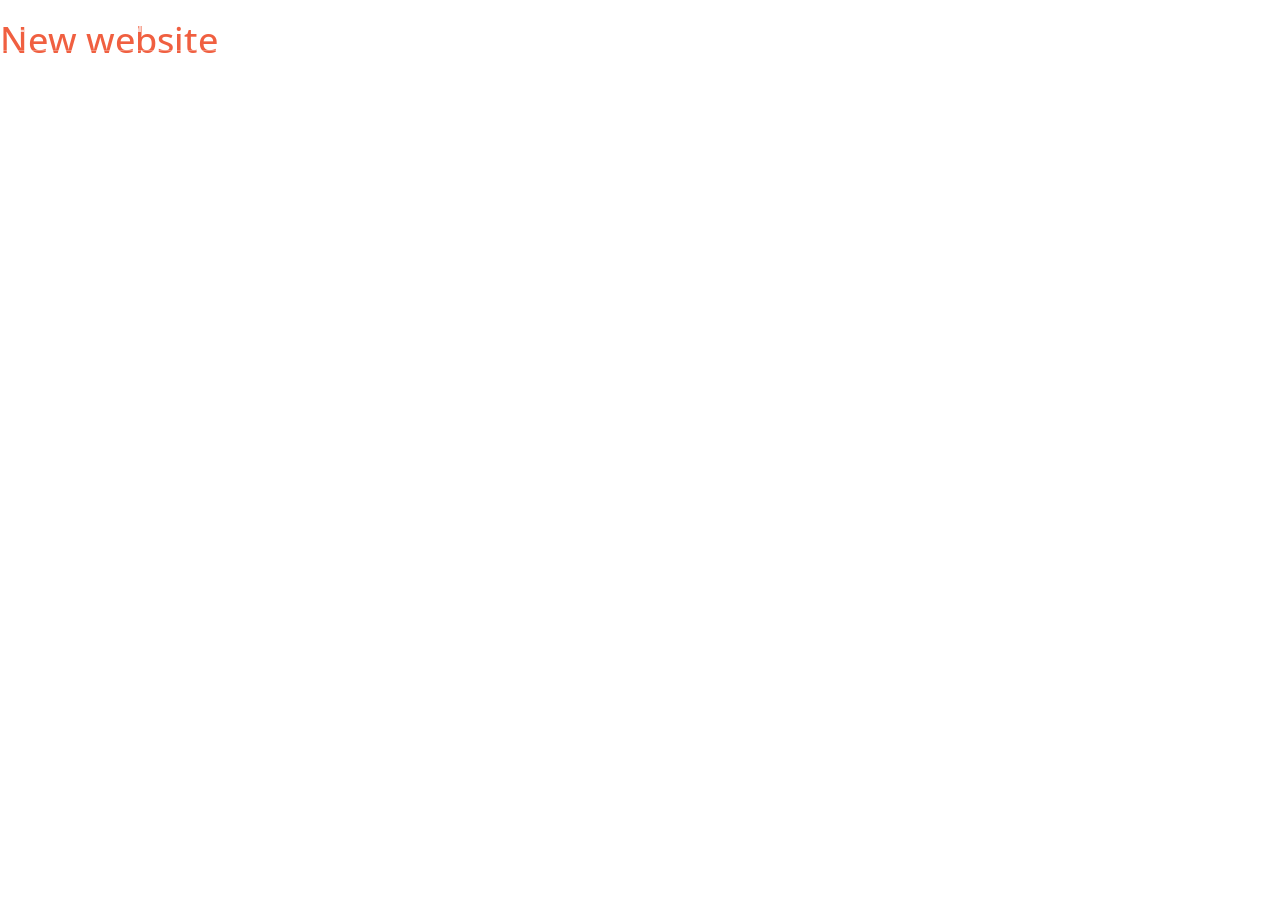
==== index.html @ 054f6d4b "New website" ====
<!DOCTYPE html>
<html lang="en">

<head>

    <meta charset="utf-8">
    <meta http-equiv="X-UA-Compatible" content="IE=edge">
    <meta name="viewport" content="width=device-width, initial-scale=1">
    <meta name="description" content="">
    <meta name="author" content="">

    <title>Eva Sarafianou</title>

    <!-- Bootstrap Core CSS -->
    <link href="vendor/bootstrap/css/bootstrap.min.css" rel="stylesheet">

    <!-- Custom Fonts -->
    <link href="vendor/font-awesome/css/font-awesome.min.css" rel="stylesheet" type="text/css">
    <link href='https://fonts.googleapis.com/css?family=Open+Sans:300italic,400italic,600italic,700italic,800italic,400,300,600,700,800' rel='stylesheet' type='text/css'>
    <link href='https://fonts.googleapis.com/css?family=Merriweather:400,300,300italic,400italic,700,700italic,900,900italic' rel='stylesheet' type='text/css'>

    <!-- Plugin CSS -->
    <link href="vendor/magnific-popup/magnific-popup.css" rel="stylesheet">

    <!--Custom CSS -->
    <link href="css/style.css" rel="stylesheet">
    <!-- Theme CSS -->
    <link href="css/creative.min.css" rel="stylesheet">

    <!-- HTML5 Shim and Respond.js IE8 support of HTML5 elements and media queries -->
    <!-- WARNING: Respond.js doesn't work if you view the page via file:// -->
    <!--[if lt IE 9]>
        <script src="https://oss.maxcdn.com/libs/html5shiv/3.7.0/html5shiv.js"></script>
        <script src="https://oss.maxcdn.com/libs/respond.js/1.4.2/respond.min.js"></script>
    <![endif]-->

</head>

<body id="page-top">

    <nav id="mainNav" class="navbar navbar-default navbar-fixed-top">
        <div class="container-fluid">
            <!-- Brand and toggle get grouped for better mobile display -->
            <div class="navbar-header">
                <button type="button" class="navbar-toggle collapsed" data-toggle="collapse" data-target="#bs-example-navbar-collapse-1">
                    <span class="sr-only">Toggle navigation</span> Menu <i class="fa fa-bars"></i>
                </button>
                <a class="navbar-brand page-scroll" href="#page-top">Eva Sarafianou</a>
            </div>
    </nav>
    <h1> <a href="https://evasar.io">New website<a> </h1>

</body>

</html>
---- css/style.css ----
.contacticon .contacttext {
    padding: 10px;
    display: none;
}
.contacticon:hover .contacttext {
    display: block;
}
.avatar {
    background-repeat: no-repeat;
    background-position: 50%;
    border-radius: 50%;
    width: 150px;
    height: 150px;
}
.whitecolor {
    color: #fff;
}
.pad {
    padding-top: 60px;
}
.nobullet{
  list-style-type: none;
}
---- css/creative.min.css ----
/*!
 * Start Bootstrap - Creative v3.3.7+1 (http://startbootstrap.com/template-overviews/creative)
 * Copyright 2013-2016 Start Bootstrap
 * Licensed under MIT (https://github.com/BlackrockDigital/startbootstrap/blob/gh-pages/LICENSE)
 */.navbar-default,a{-webkit-transition:all .35s;-moz-transition:all .35s}header,header .header-content{position:relative;width:100%;text-align:center}body,html{height:100%;width:100%}body{font-family:Merriweather,'Helvetica Neue',Arial,sans-serif;webkit-tap-highlight-color:#222}.btn,.navbar-default,.navbar-default .navbar-header .navbar-brand,h1,h2,h3,h4,h5,h6{font-family:'Open Sans','Helvetica Neue',Arial,sans-serif}hr{border-color:#F05F40;border-width:3px;max-width:50px}hr.light{border-color:#fff}a{transition:all .35s;color:#F05F40}a:focus,a:hover{color:#eb3812}p{font-size:16px;line-height:1.5;margin-bottom:20px}.bg-primary{background-color:#F05F40}.bg-dark{background-color:#222;color:#fff}.text-faded{color:rgba(255,255,255,.7)}section{padding:100px 0}aside{padding:50px 0}.no-padding{padding:0}.navbar-default{background-color:#fff;border-color:rgba(34,34,34,.05);transition:all .35s}.btn-default,.portfolio-box .portfolio-box-caption{-webkit-transition:all .35s;-moz-transition:all .35s}.navbar-default .navbar-header .navbar-brand{color:#F05F40;font-weight:700;text-transform:uppercase}.navbar-default .navbar-header .navbar-brand:focus,.navbar-default .navbar-header .navbar-brand:hover{color:#eb3812}.navbar-default .navbar-header .navbar-toggle{font-weight:700;font-size:12px;color:#222;text-transform:uppercase}.navbar-default .nav>li>a,.navbar-default .nav>li>a:focus{text-transform:uppercase;font-weight:700;font-size:13px;color:#222}.navbar-default .nav>li>a:focus:hover,.navbar-default .nav>li>a:hover{color:#F05F40}.navbar-default .nav>li.active>a,.navbar-default .nav>li.active>a:focus{color:#F05F40!important;background-color:transparent}.navbar-default .nav>li.active>a:focus:hover,.navbar-default .nav>li.active>a:hover{background-color:transparent}@media (min-width:768px){.navbar-default{background-color:transparent;border-color:rgba(255,255,255,.3)}.navbar-default .navbar-header .navbar-brand{color:rgba(255,255,255,.7)}.navbar-default .navbar-header .navbar-brand:focus,.navbar-default .navbar-header .navbar-brand:hover{color:#fff}.navbar-default .nav>li>a,.navbar-default .nav>li>a:focus{color:rgba(255,255,255,.7)}.navbar-default .nav>li>a:focus:hover,.navbar-default .nav>li>a:hover{color:#fff}.navbar-default.affix{background-color:#fff;border-color:rgba(34,34,34,.05)}.navbar-default.affix .navbar-header .navbar-brand{color:#F05F40;font-size:14px}.navbar-default.affix .navbar-header .navbar-brand:focus,.navbar-default.affix .navbar-header .navbar-brand:hover{color:#eb3812}.navbar-default.affix .nav>li>a,.navbar-default.affix .nav>li>a:focus{color:#222}.navbar-default.affix .nav>li>a:focus:hover,.navbar-default.affix .nav>li>a:hover{color:#F05F40}}header{min-height:auto;-webkit-background-size:cover;-moz-background-size:cover;background-size:cover;-o-background-size:cover;background-position:center;background-image:url(../img/header.jpg);color:#fff}header .header-content{padding:100px 15px}header .header-content .header-content-inner h1{font-weight:700;text-transform:uppercase;margin-top:0;margin-bottom:0;font-size:30px}header .header-content .header-content-inner hr{margin:30px auto}header .header-content .header-content-inner p{font-weight:300;color:rgba(255,255,255,.7);font-size:16px;margin-bottom:50px}@media (min-width:768px){header{min-height:100%}header .header-content{position:absolute;top:50%;-webkit-transform:translateY(-50%);-ms-transform:translateY(-50%);transform:translateY(-50%);padding:0 50px}header .header-content .header-content-inner{max-width:1000px;margin-left:auto;margin-right:auto}header .header-content .header-content-inner h1{font-size:50px}header .header-content .header-content-inner p{font-size:18px;max-width:80%;margin-left:auto;margin-right:auto}}.section-heading{margin-top:0}.service-box{max-width:400px;margin:50px auto 0}@media (min-width:992px){.service-box{margin:20px auto 0}}.service-box p{margin-bottom:0}.portfolio-box{position:relative;display:block;max-width:650px;margin:0 auto}.portfolio-box .portfolio-box-caption{color:#fff;opacity:0;display:block;background:rgba(240,95,64,.9);position:absolute;bottom:0;text-align:center;width:100%;height:100%;transition:all .35s}.btn-default.active,.btn-default:active,.btn-primary.active,.btn-primary:active,.open>.dropdown-toggle.btn-default,.open>.dropdown-toggle.btn-primary{background-image:none}.portfolio-box .portfolio-box-caption .portfolio-box-caption-content{width:100%;text-align:center;position:absolute;top:50%;transform:translateY(-50%)}.portfolio-box .portfolio-box-caption .portfolio-box-caption-content .project-category,.portfolio-box .portfolio-box-caption .portfolio-box-caption-content .project-name{font-family:'Open Sans','Helvetica Neue',Arial,sans-serif;padding:0 15px}.portfolio-box .portfolio-box-caption .portfolio-box-caption-content .project-category{text-transform:uppercase;font-weight:600;font-size:14px}.portfolio-box .portfolio-box-caption .portfolio-box-caption-content .project-name{font-size:18px}.portfolio-box:hover .portfolio-box-caption{opacity:1}.portfolio-box:focus{outline:0}@media (min-width:768px){.portfolio-box .portfolio-box-caption .portfolio-box-caption-content .project-category{font-size:16px}.portfolio-box .portfolio-box-caption .portfolio-box-caption-content .project-name{font-size:22px}}.call-to-action h2{margin:0 auto 20px}.text-primary{color:#F05F40}.no-gutter>[class*=col-]{padding-right:0;padding-left:0}.btn-default{color:#222;background-color:#fff;border-color:#fff;transition:all .35s}.btn-default.active,.btn-default.focus,.btn-default:active,.btn-default:focus,.btn-default:hover,.open>.dropdown-toggle.btn-default{color:#222;background-color:#f2f2f2;border-color:#ededed}.btn-default.disabled,.btn-default.disabled.active,.btn-default.disabled.focus,.btn-default.disabled:active,.btn-default.disabled:focus,.btn-default.disabled:hover,.btn-default[disabled],.btn-default[disabled].active,.btn-default[disabled].focus,.btn-default[disabled]:active,.btn-default[disabled]:focus,.btn-default[disabled]:hover,fieldset[disabled] .btn-default,fieldset[disabled] .btn-default.active,fieldset[disabled] .btn-default.focus,fieldset[disabled] .btn-default:active,fieldset[disabled] .btn-default:focus,fieldset[disabled] .btn-default:hover{background-color:#fff;border-color:#fff}.btn-default .badge{color:#fff;background-color:#222}.btn-primary{color:#fff;background-color:#F05F40;border-color:#F05F40;-webkit-transition:all .35s;-moz-transition:all .35s;transition:all .35s}.btn-primary.active,.btn-primary.focus,.btn-primary:active,.btn-primary:focus,.btn-primary:hover,.open>.dropdown-toggle.btn-primary{color:#fff;background-color:#ee4b28;border-color:#ed431f}.btn-primary.disabled,.btn-primary.disabled.active,.btn-primary.disabled.focus,.btn-primary.disabled:active,.btn-primary.disabled:focus,.btn-primary.disabled:hover,.btn-primary[disabled],.btn-primary[disabled].active,.btn-primary[disabled].focus,.btn-primary[disabled]:active,.btn-primary[disabled]:focus,.btn-primary[disabled]:hover,fieldset[disabled] .btn-primary,fieldset[disabled] .btn-primary.active,fieldset[disabled] .btn-primary.focus,fieldset[disabled] .btn-primary:active,fieldset[disabled] .btn-primary:focus,fieldset[disabled] .btn-primary:hover{background-color:#F05F40;border-color:#F05F40}.btn-primary .badge{color:#F05F40;background-color:#fff}.btn{border:none;border-radius:300px;font-weight:700;text-transform:uppercase}.btn-xl{padding:15px 30px}::-moz-selection{color:#fff;text-shadow:none;background:#222}::selection{color:#fff;text-shadow:none;background:#222}img::selection{color:#fff;background:0 0}img::-moz-selection{color:#fff;background:0 0}
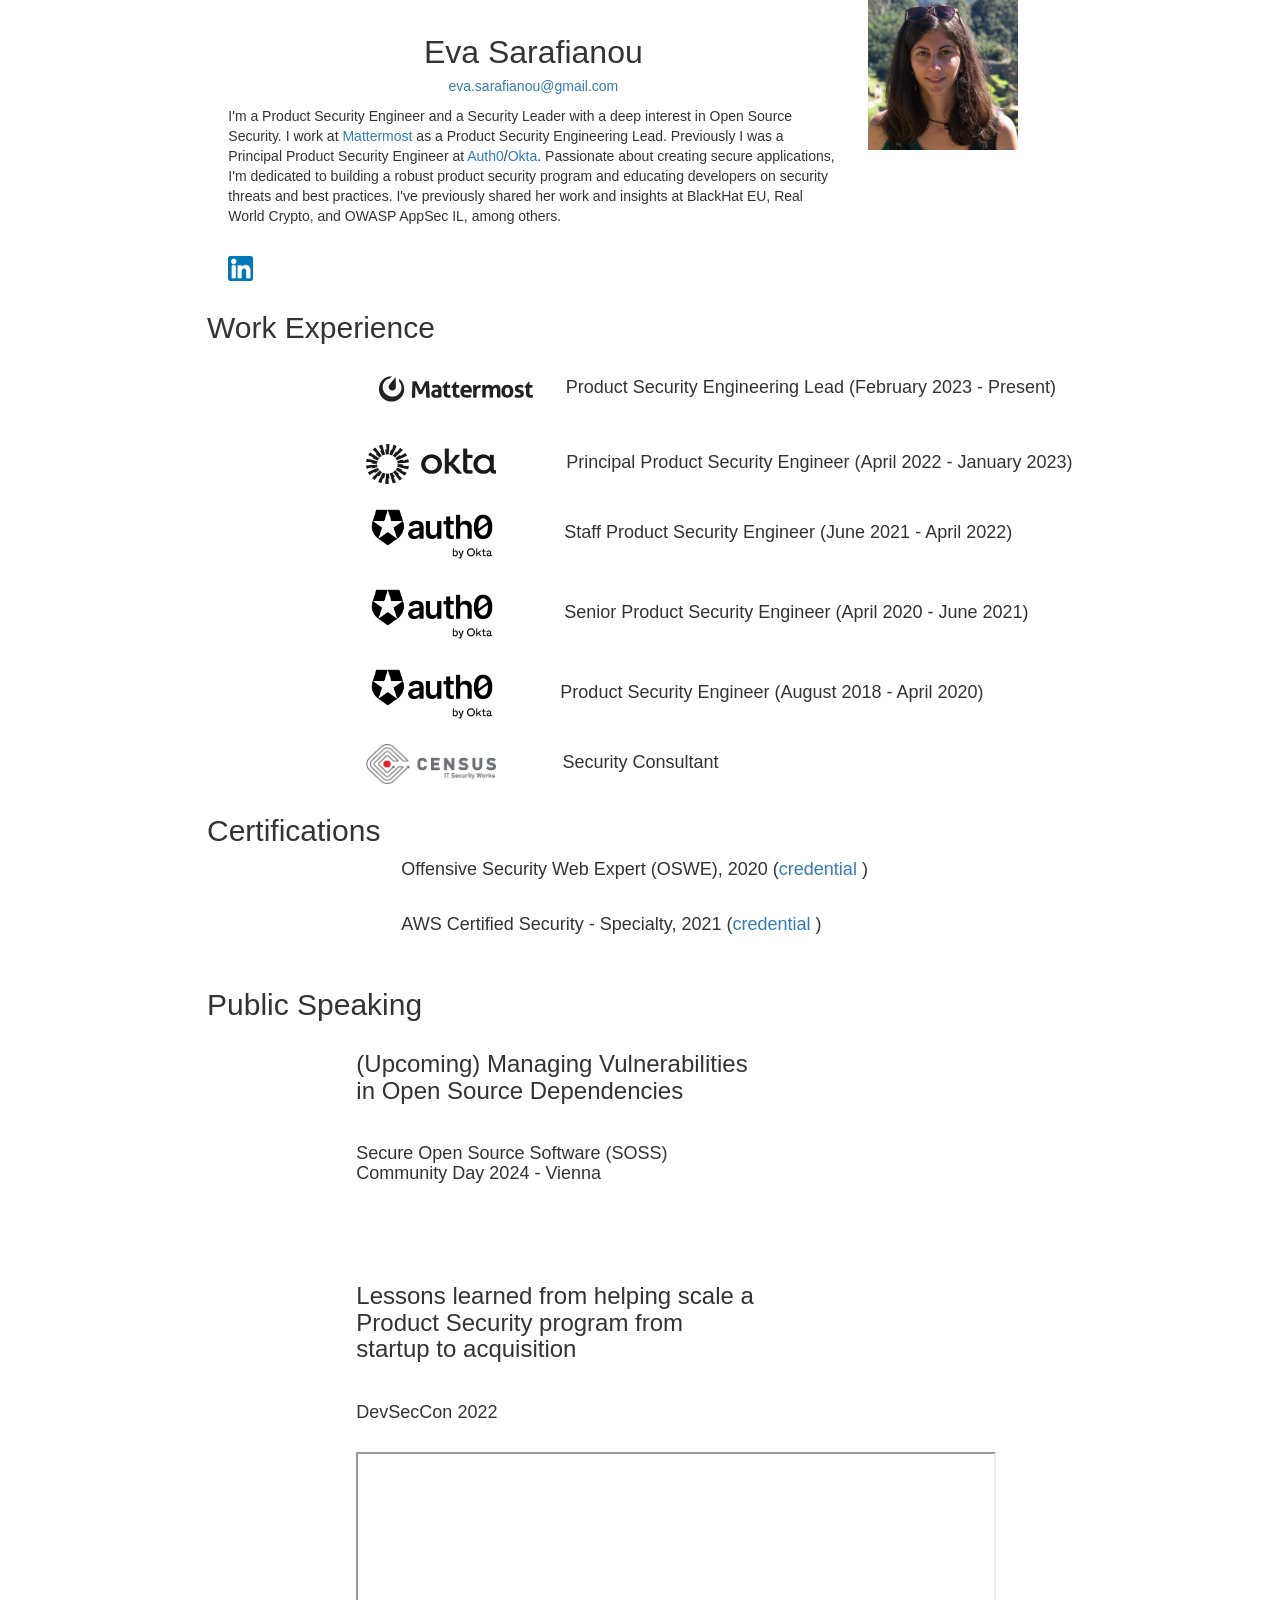
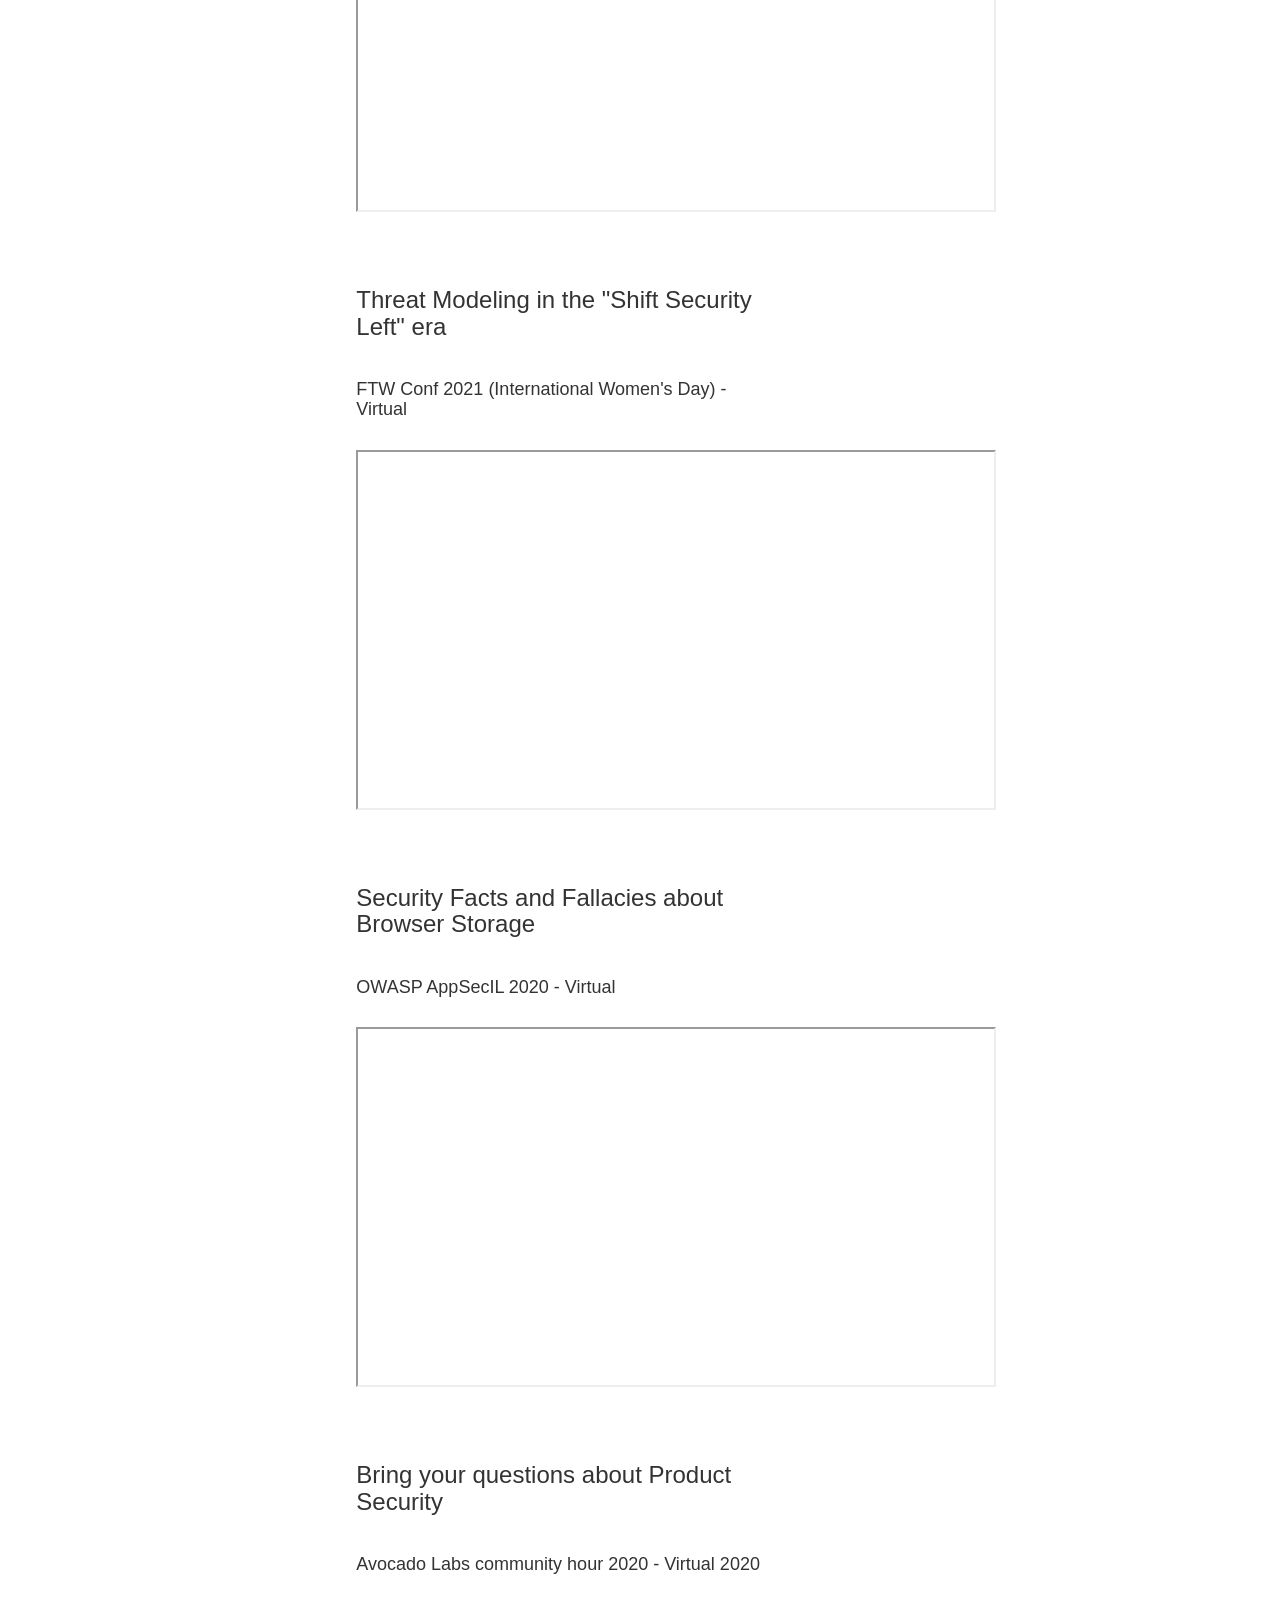
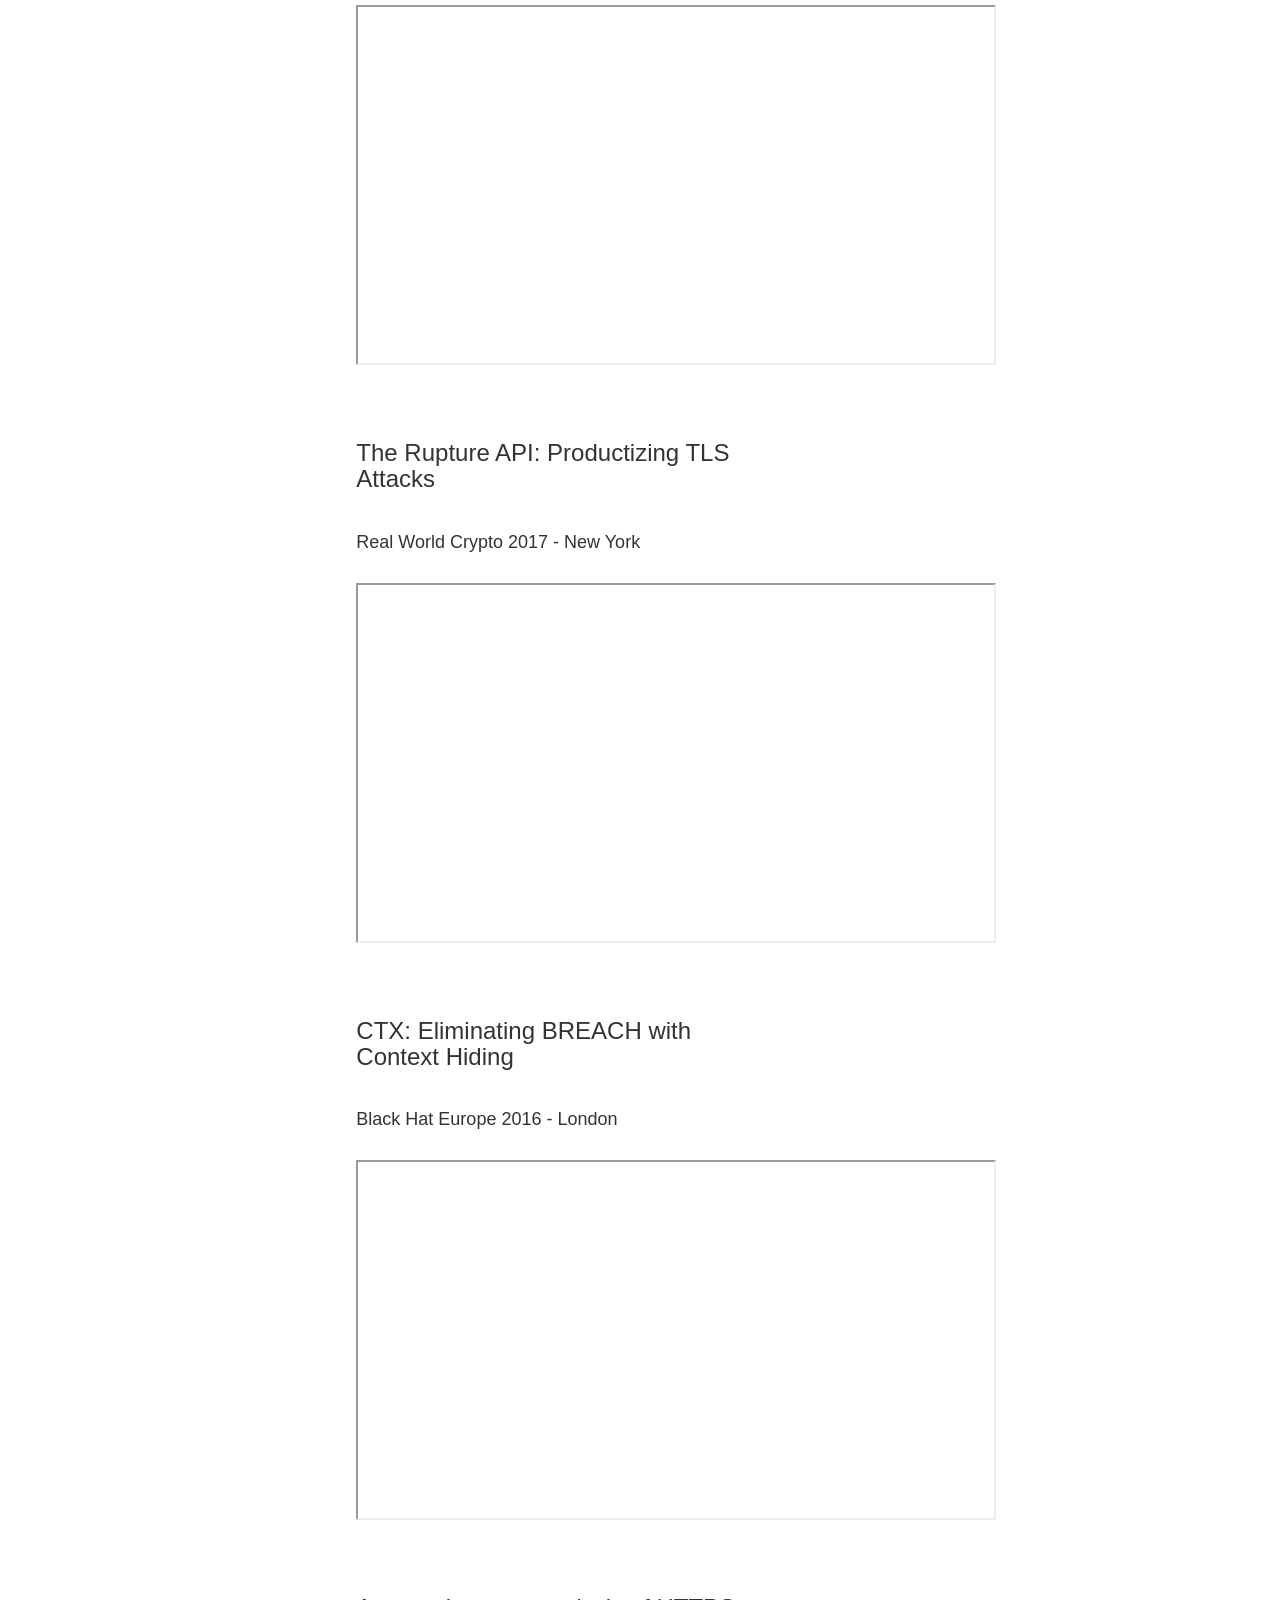
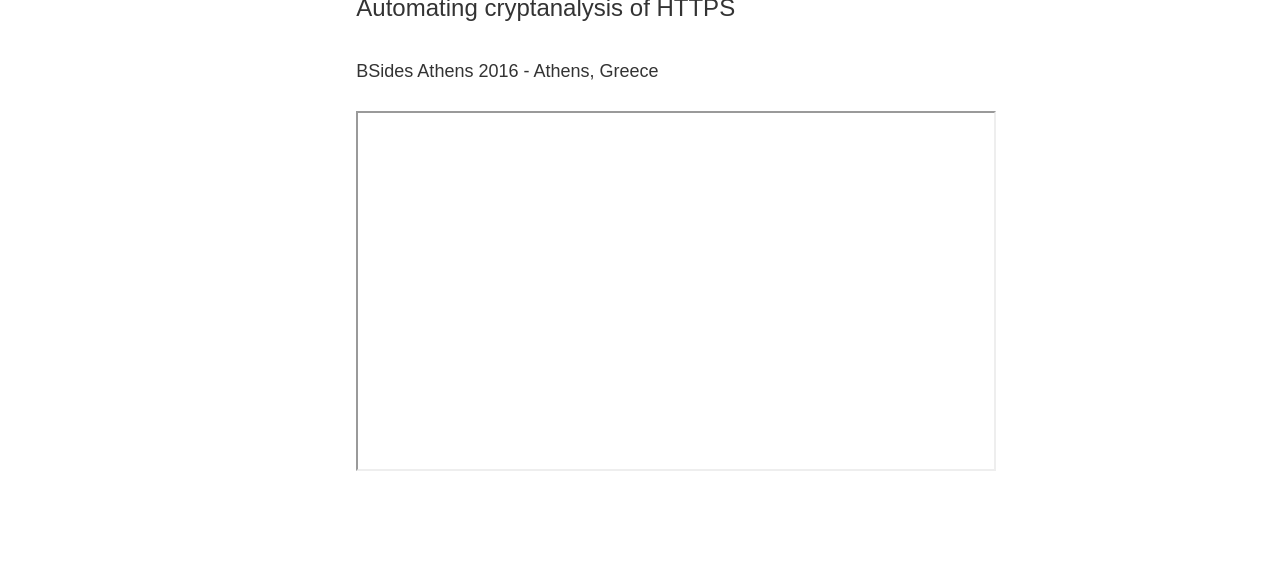
==== commit e7b89d52: "website" ====
--- a/index.html
+++ b/index.html
@@ -1,55 +1,176 @@
 <!DOCTYPE html>
-<html lang="en">
+<html>
 
-<head>
+  <head>
+	<meta name="viewport" content="width=device-width,initial-scale=1,maximum-scale=1,user-scalable=no">
+	<meta http-equiv="X-UA-Compatible" content="IE=edge,chrome=1">
+	<meta name="HandheldFriendly" content="true">
+    <meta charset="utf-8">
+    <title>Eva Sarafianou</title>
+    <link rel="canonical" href="https://esarafianou.github.io/">
+    <link rel="stylesheet" href="css/main.css">
+    <link rel="stylesheet" href="https://maxcdn.bootstrapcdn.com/bootstrap/3.3.7/css/bootstrap.min.css">
+  </head>
 
-    <meta charset="utf-8">
-    <meta http-equiv="X-UA-Compatible" content="IE=edge">
-    <meta name="viewport" content="width=device-width, initial-scale=1">
-    <meta name="description" content="">
-    <meta name="author" content="">
+  <body style="margin:auto">
 
-    <title>Eva Sarafianou</title>
+  <div class="container" style="width: 100%">
+    <div class="row">
+        <div class="col-md-6 col-sm-8 col-md-offset-2">
+            <p align="center">&nbsp;</p>
+            <p align="center">
+                <font size="6px">Eva Sarafianou</font>
+                <br>
+                <a href="mailto:eva.sarafianou@gmail.com">eva.sarafianou@gmail.com</a>
+            </p>
+            <p align="left">
+                I'm a Product Security Engineer and a Security Leader with a deep interest in Open Source Security. I work at <a href="https://mattermost.com">Mattermost</a> as a Product Security Engineering Lead. Previously I  was a Principal Product Security Engineer at <a href="https://auth0.com">Auth0</a>/<a href="https://okta.com">Okta</a>. Passionate about creating secure applications, I'm dedicated to building a robust product security program and educating developers on security threats and best practices. I've previously shared her work and insights at BlackHat EU, Real World Crypto, and OWASP AppSec IL, among others.  
+	    </p>
+            <br>
+            <p class="icons">
+                <a href="https://www.linkedin.com/in/eva-sarafianou/" target="_blank"><img src="assets/linkedin.png" height="25"></a>
+            </p>
+        </div>
+        <div class="col-md-3 col-sm-3 photo">
+            <img src="assets/avatar.jpg" height="150px" id="ns"/>
+        </div>
+    </div>
+  </div>
 
-    <!-- Bootstrap Core CSS -->
-    <link href="vendor/bootstrap/css/bootstrap.min.css" rel="stylesheet">
 
-    <!-- Custom Fonts -->
-    <link href="vendor/font-awesome/css/font-awesome.min.css" rel="stylesheet" type="text/css">
-    <link href='https://fonts.googleapis.com/css?family=Open+Sans:300italic,400italic,600italic,700italic,800italic,400,300,600,700,800' rel='stylesheet' type='text/css'>
-    <link href='https://fonts.googleapis.com/css?family=Merriweather:400,300,300italic,400italic,700,700italic,900,900italic' rel='stylesheet' type='text/css'>
+    <div class="container" style="width: 70%">
+        <h2>Work Experience</h2>
+        <div class="news row">
+            <div class="col-md-offset-2 col-sm-offset-2 col-sm-12 col-md-12 col-xs-12">
+                <ul style="padding-left:10px">
+                    <a><img src="assets/mattermost.svg" height="70" width="180"></a> &nbsp; &nbsp; <font size="4.5px">Product Security Engineering Lead (February 2023 - Present)</font><br><br>
+                    <a><img src="assets/okta.png" height="40" width="130"></a> &nbsp;&nbsp; &nbsp;&nbsp; &nbsp; &nbsp; &nbsp; &nbsp;&nbsp; &nbsp; <font size="4.5px">Principal Product Security Engineer (April 2022 - January 2023)</font><br><br>
+		            <a><img src="assets/auth0.png" height="60"></a>   &nbsp; &nbsp; &nbsp;&nbsp; &nbsp; &nbsp;&nbsp; &nbsp; &nbsp; <font size="4.5px"> Staff Product Security Engineer (June 2021 - April 2022)</font><br><br>
+		            <a><img src="assets/auth0.png" height="60"></a>  &nbsp; &nbsp; &nbsp;&nbsp; &nbsp;&nbsp; &nbsp; &nbsp; &nbsp;  <font size="4.5px"> Senior Product Security Engineer (April 2020 - June 2021)</font><br><br>
+                    <a><img src="assets/auth0.png" height="60"></a>  &nbsp; &nbsp; &nbsp; &nbsp; &nbsp;&nbsp; &nbsp; &nbsp;  <font size="4.5px"> Product Security Engineer (August 2018 - April 2020)</font><br><br>
+                    <a><img src="assets/census.png" height="40" width="130"></a> &nbsp; &nbsp; &nbsp; &nbsp; &nbsp; &nbsp; &nbsp; &nbsp;  <font size="4.5px"> Security Consultant</font>
+                </ul>
+            </div>
+        </div>
+    </div>
 
-    <!-- Plugin CSS -->
-    <link href="vendor/magnific-popup/magnific-popup.css" rel="stylesheet">
+    <div class="container" style="width: 70%">
+        <h2>Certifications</h2>
+        <div class="news row">
+            <div class="col-md-offset-2 col-sm-offset-2 col-sm-12 col-md-12 col-xs-12">
+                <ul style="padding-left:10px">
+                    <p> &nbsp; &nbsp; &nbsp;&nbsp; &nbsp; <font size="4.5px">Offensive Security Web Expert (OSWE), 2020 (<a href="https://www.youracclaim.com/badges/bdefbc27-77d4-4de6-aa9a-5dc36b8c4d06/linked_in_profile">credential</a> )</font><br><br>
+                    <p> &nbsp; &nbsp; &nbsp;&nbsp; &nbsp; <font size="4.5px">AWS Certified Security - Specialty, 2021 (<a href="https://www.credly.com/badges/e7703aa6-d12e-46d0-8c4d-5fea85c3d079">credential</a> )</font><br><br>
 
-    <!--Custom CSS -->
-    <link href="css/style.css" rel="stylesheet">
-    <!-- Theme CSS -->
-    <link href="css/creative.min.css" rel="stylesheet">
+                </ul>
+            </div>
+        </div>
+    </div>
 
-    <!-- HTML5 Shim and Respond.js IE8 support of HTML5 elements and media queries -->
-    <!-- WARNING: Respond.js doesn't work if you view the page via file:// -->
-    <!--[if lt IE 9]>
-        <script src="https://oss.maxcdn.com/libs/html5shiv/3.7.0/html5shiv.js"></script>
-        <script src="https://oss.maxcdn.com/libs/respond.js/1.4.2/respond.min.js"></script>
-    <![endif]-->
 
-</head>
-
-<body id="page-top">
-
-    <nav id="mainNav" class="navbar navbar-default navbar-fixed-top">
-        <div class="container-fluid">
-            <!-- Brand and toggle get grouped for better mobile display -->
-            <div class="navbar-header">
-                <button type="button" class="navbar-toggle collapsed" data-toggle="collapse" data-target="#bs-example-navbar-collapse-1">
-                    <span class="sr-only">Toggle navigation</span> Menu <i class="fa fa-bars"></i>
-                </button>
-                <a class="navbar-brand page-scroll" href="#page-top">Eva Sarafianou</a>
+  <div class="container" style="width: 70%">
+    <h2> Public Speaking </h2>
+    <div class="news row">
+        <div class="col-md-offset-2 col-sm-12 col-md-10 col-xs-12">
+            <div class="publication row">
+                <div class="col-md-7 col-xs-7 col-sm-7">
+                    <p>
+                        <h3>(Upcoming) Managing Vulnerabilities in Open Source Dependencies</h3><br>
+                        <h4>Secure Open Source Software (SOSS) Community Day 2024 - Vienna</h4>                        <br>
+                    </p>
+                </div>
             </div>
-    </nav>
-    <h1> <a href="https://evasar.io">New website<a> </h1>
-
+            </br>
+            </br>
+            <div class="publication row">
+                <div class="col-md-7 col-xs-7 col-sm-7">
+                    <p>
+                        <h3>Lessons learned from helping scale a Product Security program from startup to acquisition</h3><br>
+                        <h4>DevSecCon 2022</h4>                        <br>
+                        <iframe width="640" height="360" src="https://www.youtube.com/embed/j0JFzq9PnAo">
+                        </iframe>
+                    </p>
+                </div>
+            </div>
+            </br>
+            </br>
+            <div class="publication row">
+                <div class="col-md-7 col-xs-7 col-sm-7">
+                    <p>
+                        <h3>Threat Modeling in the "Shift Security Left" era</h3><br>
+                        <h4>FTW Conf 2021 (International Women's Day) - Virtual</h4>                        <br>
+                        <iframe width="640" height="360" src="https://www.youtube.com/embed/hH96vplWuLQ">
+                        </iframe>
+                    </p>
+                </div>
+            </div>
+            </br>
+            </br>
+            <div class="publication row">
+                <div class="col-md-7 col-xs-7 col-sm-7">
+                    <p>
+                        <h3>Security Facts and Fallacies about Browser Storage</h3><br>
+                        <h4>OWASP AppSecIL 2020 - Virtual</h4>                        <br>
+                        <iframe width="640" height="360" src="https://www.youtube.com/embed/roG99LkSkZA">
+                        </iframe>
+                    </p>
+                </div>
+            </div>
+            </br>
+            </br>
+            <div class="publication row">
+                <div class="col-md-7 col-xs-7 col-sm-7">
+                    <p>
+                        <h3>Bring your questions about Product Security</h3><br>
+                        <h4>Avocado Labs community hour 2020 - Virtual 2020</h4><br>
+                        <iframe width="640" height="360" src="https://www.youtube.com/embed/qUhIRmjaFkA">
+                        </iframe>
+                    </p>
+                </div>
+            </div>
+            </br>
+            </br>
+            <div class="publication row">
+                <div class="col-md-7 col-xs-7 col-sm-7">
+                    <p>
+                        <h3>The Rupture API: Productizing TLS Attacks</h3><br>
+                        <h4>Real World Crypto 2017 - New York</h4><br>
+                        <iframe width="640" height="360" src="https://www.youtube.com/embed/QE7s95TgZiI">
+                        </iframe>
+                    </p>
+                </div>
+            </div>
+            </br>
+            </br>
+            <div class="publication row">
+                <div class="col-md-7 col-xs-7 col-sm-7">
+                    <p>
+                        <h3>CTX: Eliminating BREACH with Context Hiding </h3><br>
+                        <h4>Black Hat Europe 2016 - London</h4><br>
+                        <iframe width="640" height="360" src="https://www.youtube.com/embed/DouBTmtK3vc">
+                        </iframe>
+                    </p>
+                </div>
+            </div>
+            </br>
+            </br>
+            <div class="publication row">
+                <div class="col-md-7 col-xs-7 col-sm-7">
+                    <p>
+                        <h3>Automating cryptanalysis of HTTPS</h3><br>
+                        <h4>BSides Athens 2016 - Athens, Greece</h4><br>
+                        <iframe width="640" height="360" src="https://www.youtube.com/embed/dwHXXTwK9ck">
+                        </iframe>
+                    </p>
+                </div>
+            </div>
+        </div>
+    </div>
+  </div>
+  <br>
+  <br><br><br>
+  <script xml:space="preserve" language="JavaScript">
+    hideallbibs();
+  </script>
 </body>
-
 </html>
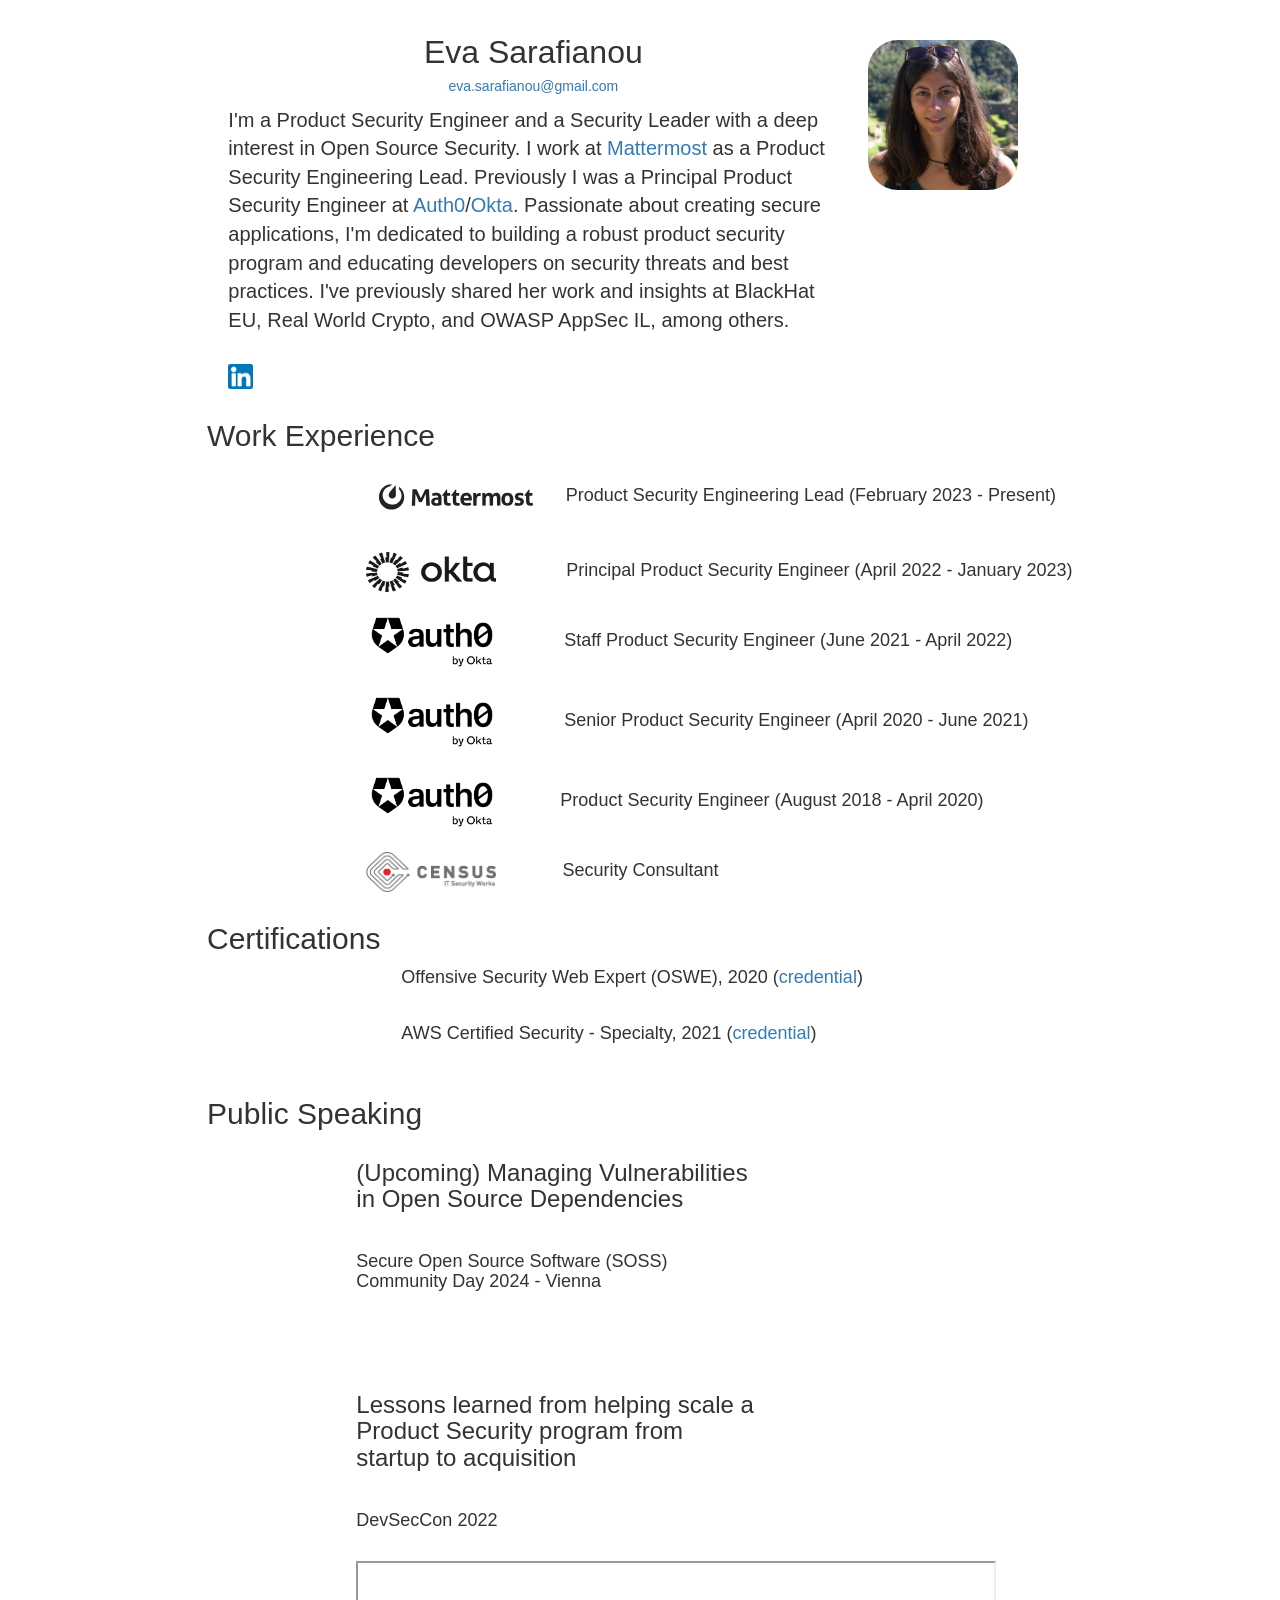
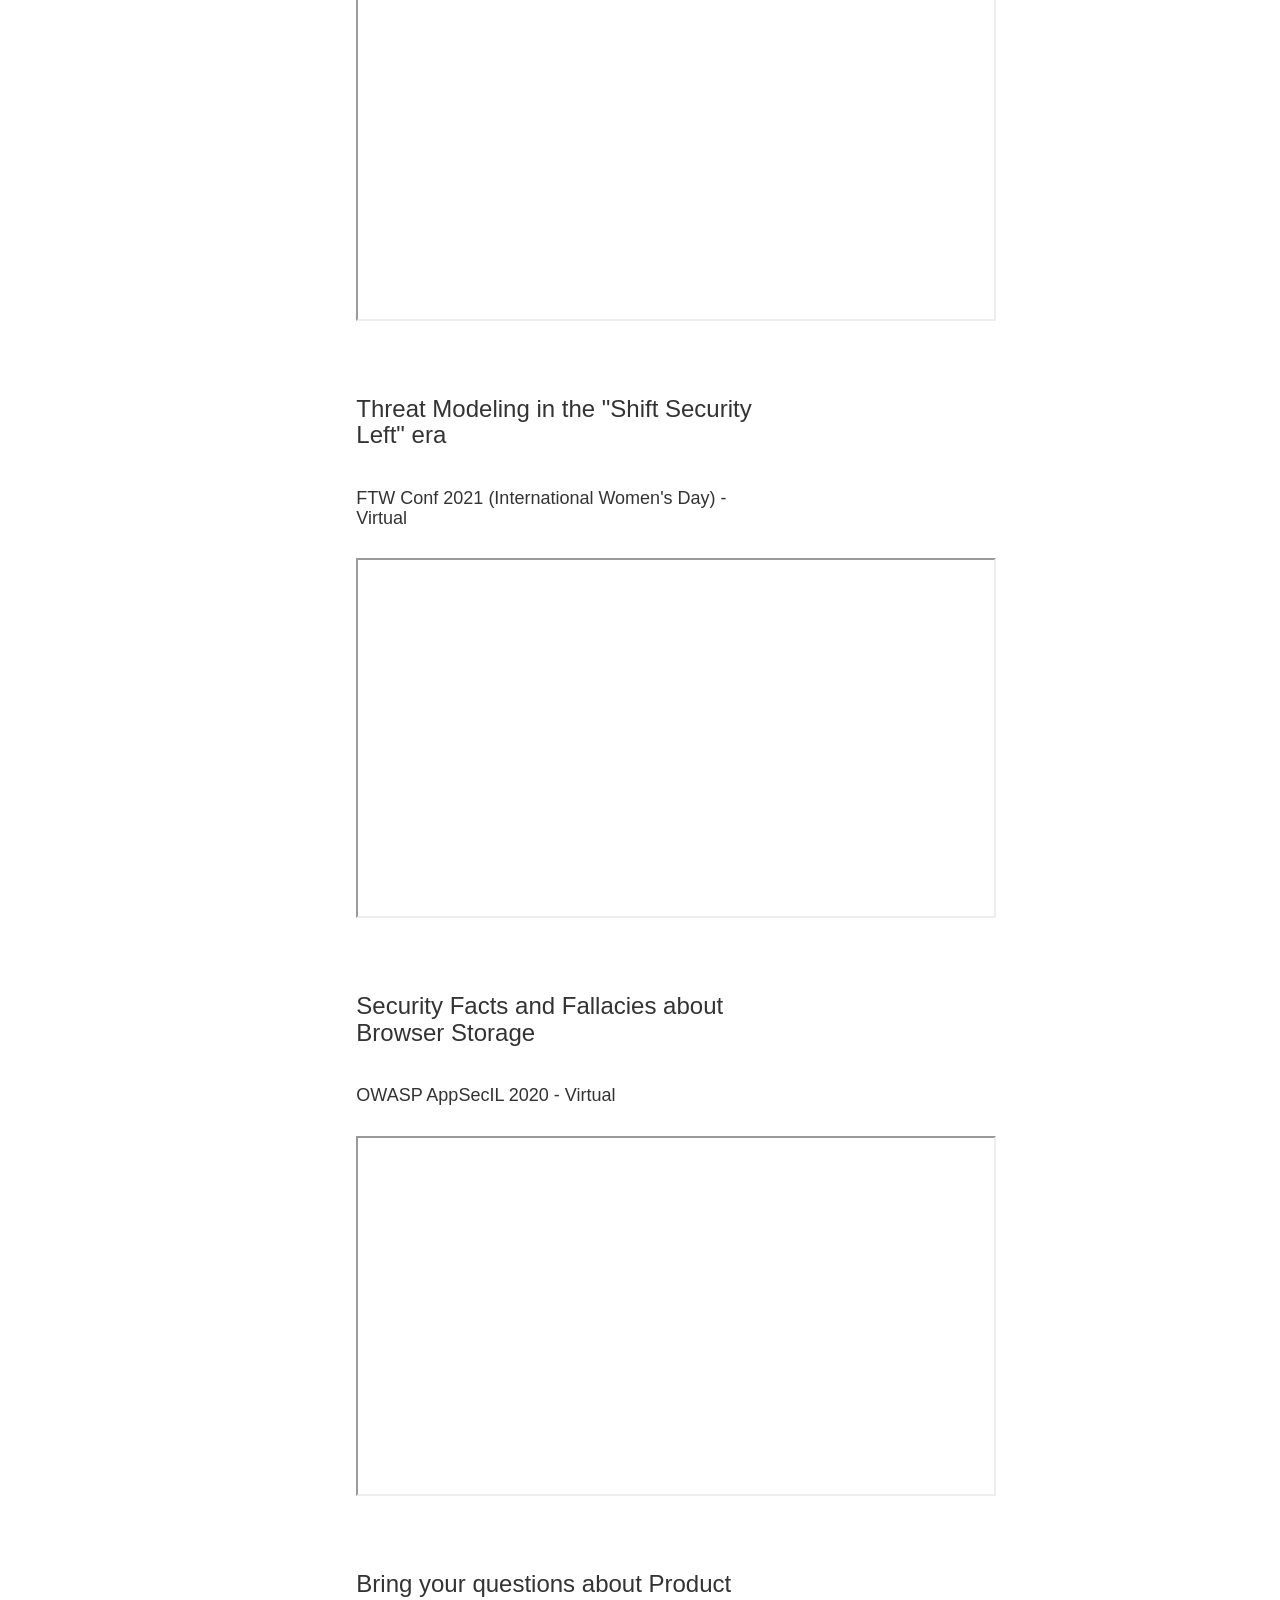
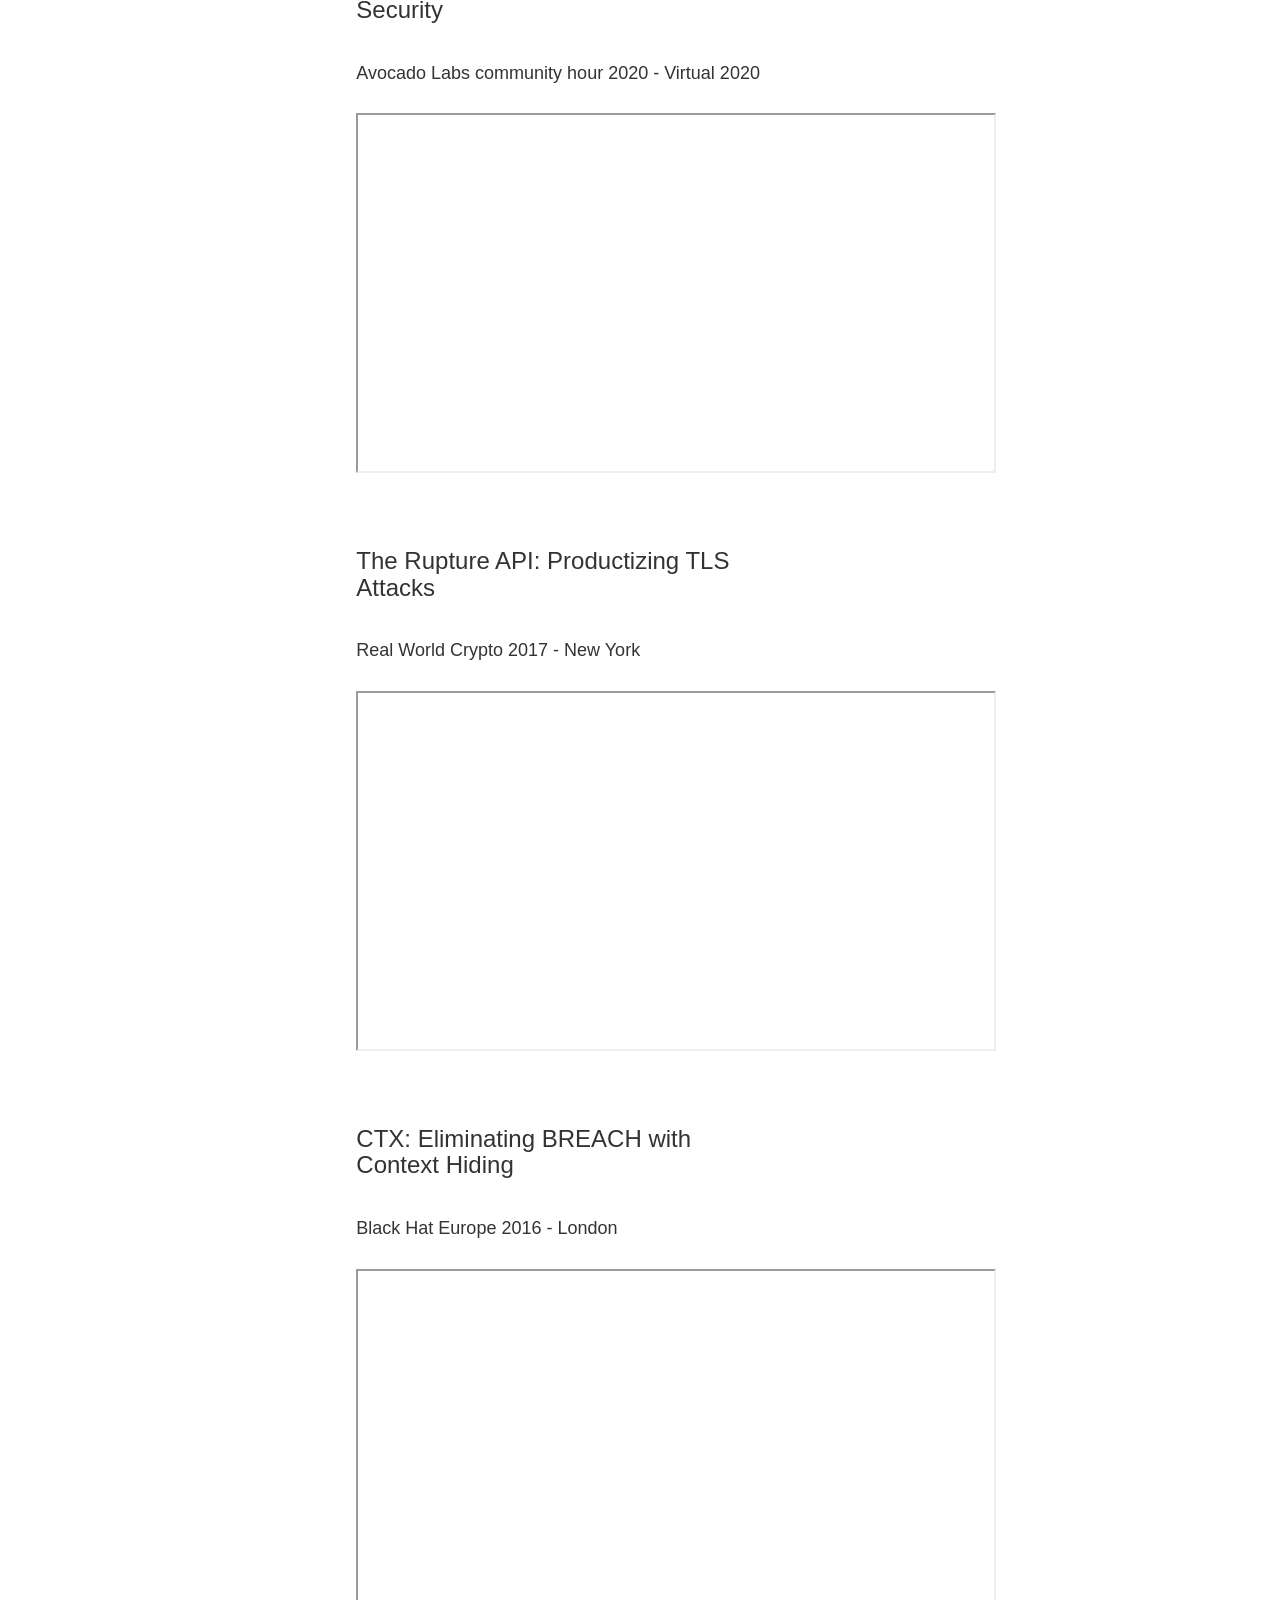
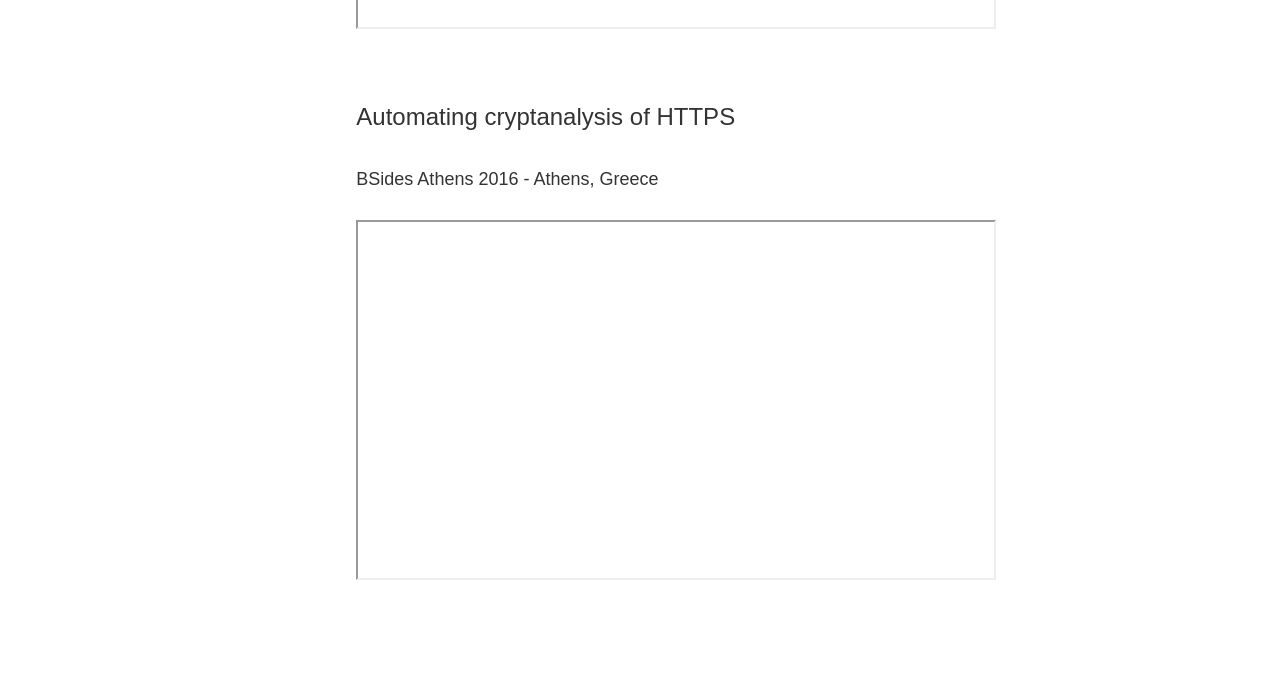
==== commit 3338ba32: "small updates" ====
--- a/index.html
+++ b/index.html
@@ -23,16 +23,16 @@
                 <br>
                 <a href="mailto:eva.sarafianou@gmail.com">eva.sarafianou@gmail.com</a>
             </p>
-            <p align="left">
-                I'm a Product Security Engineer and a Security Leader with a deep interest in Open Source Security. I work at <a href="https://mattermost.com">Mattermost</a> as a Product Security Engineering Lead. Previously I  was a Principal Product Security Engineer at <a href="https://auth0.com">Auth0</a>/<a href="https://okta.com">Okta</a>. Passionate about creating secure applications, I'm dedicated to building a robust product security program and educating developers on security threats and best practices. I've previously shared her work and insights at BlackHat EU, Real World Crypto, and OWASP AppSec IL, among others.  
+            <p align="left" style="font-size:20px">
+                I'm a Product Security Engineer and a Security Leader with a deep interest in Open Source Security. I work at <a href="https://mattermost.com">Mattermost</a> as a Product Security Engineering Lead. Previously I  was a Principal Product Security Engineer at <a href="https://auth0.com">Auth0</a>/<a href="https://okta.com">Okta</a>. Passionate about creating secure applications, I'm dedicated to building a robust product security program and educating developers on security threats and best practices. I've previously shared her work and insights at BlackHat EU, Real World Crypto, and OWASP AppSec IL, among others.
 	    </p>
             <br>
             <p class="icons">
                 <a href="https://www.linkedin.com/in/eva-sarafianou/" target="_blank"><img src="assets/linkedin.png" height="25"></a>
             </p>
         </div>
-        <div class="col-md-3 col-sm-3 photo">
-            <img src="assets/avatar.jpg" height="150px" id="ns"/>
+        <div class="col-md-3 col-sm-3 photo" style="margin-top:20px">
+            <img src="assets/avatar.jpg" height="150px" id="ns" style="margin-top:20px;border-radius:30px"/>
         </div>
     </div>
   </div>
@@ -59,8 +59,8 @@
         <div class="news row">
             <div class="col-md-offset-2 col-sm-offset-2 col-sm-12 col-md-12 col-xs-12">
                 <ul style="padding-left:10px">
-                    <p> &nbsp; &nbsp; &nbsp;&nbsp; &nbsp; <font size="4.5px">Offensive Security Web Expert (OSWE), 2020 (<a href="https://www.youracclaim.com/badges/bdefbc27-77d4-4de6-aa9a-5dc36b8c4d06/linked_in_profile">credential</a> )</font><br><br>
-                    <p> &nbsp; &nbsp; &nbsp;&nbsp; &nbsp; <font size="4.5px">AWS Certified Security - Specialty, 2021 (<a href="https://www.credly.com/badges/e7703aa6-d12e-46d0-8c4d-5fea85c3d079">credential</a> )</font><br><br>
+                    <p> &nbsp; &nbsp; &nbsp;&nbsp; &nbsp; <font size="4.5px">Offensive Security Web Expert (OSWE), 2020 (<a href="https://www.youracclaim.com/badges/bdefbc27-77d4-4de6-aa9a-5dc36b8c4d06/linked_in_profile">credential</a>)</font><br><br>
+                    <p> &nbsp; &nbsp; &nbsp;&nbsp; &nbsp; <font size="4.5px">AWS Certified Security - Specialty, 2021 (<a href="https://www.credly.com/badges/e7703aa6-d12e-46d0-8c4d-5fea85c3d079">credential</a>)</font><br><br>
 
                 </ul>
             </div>
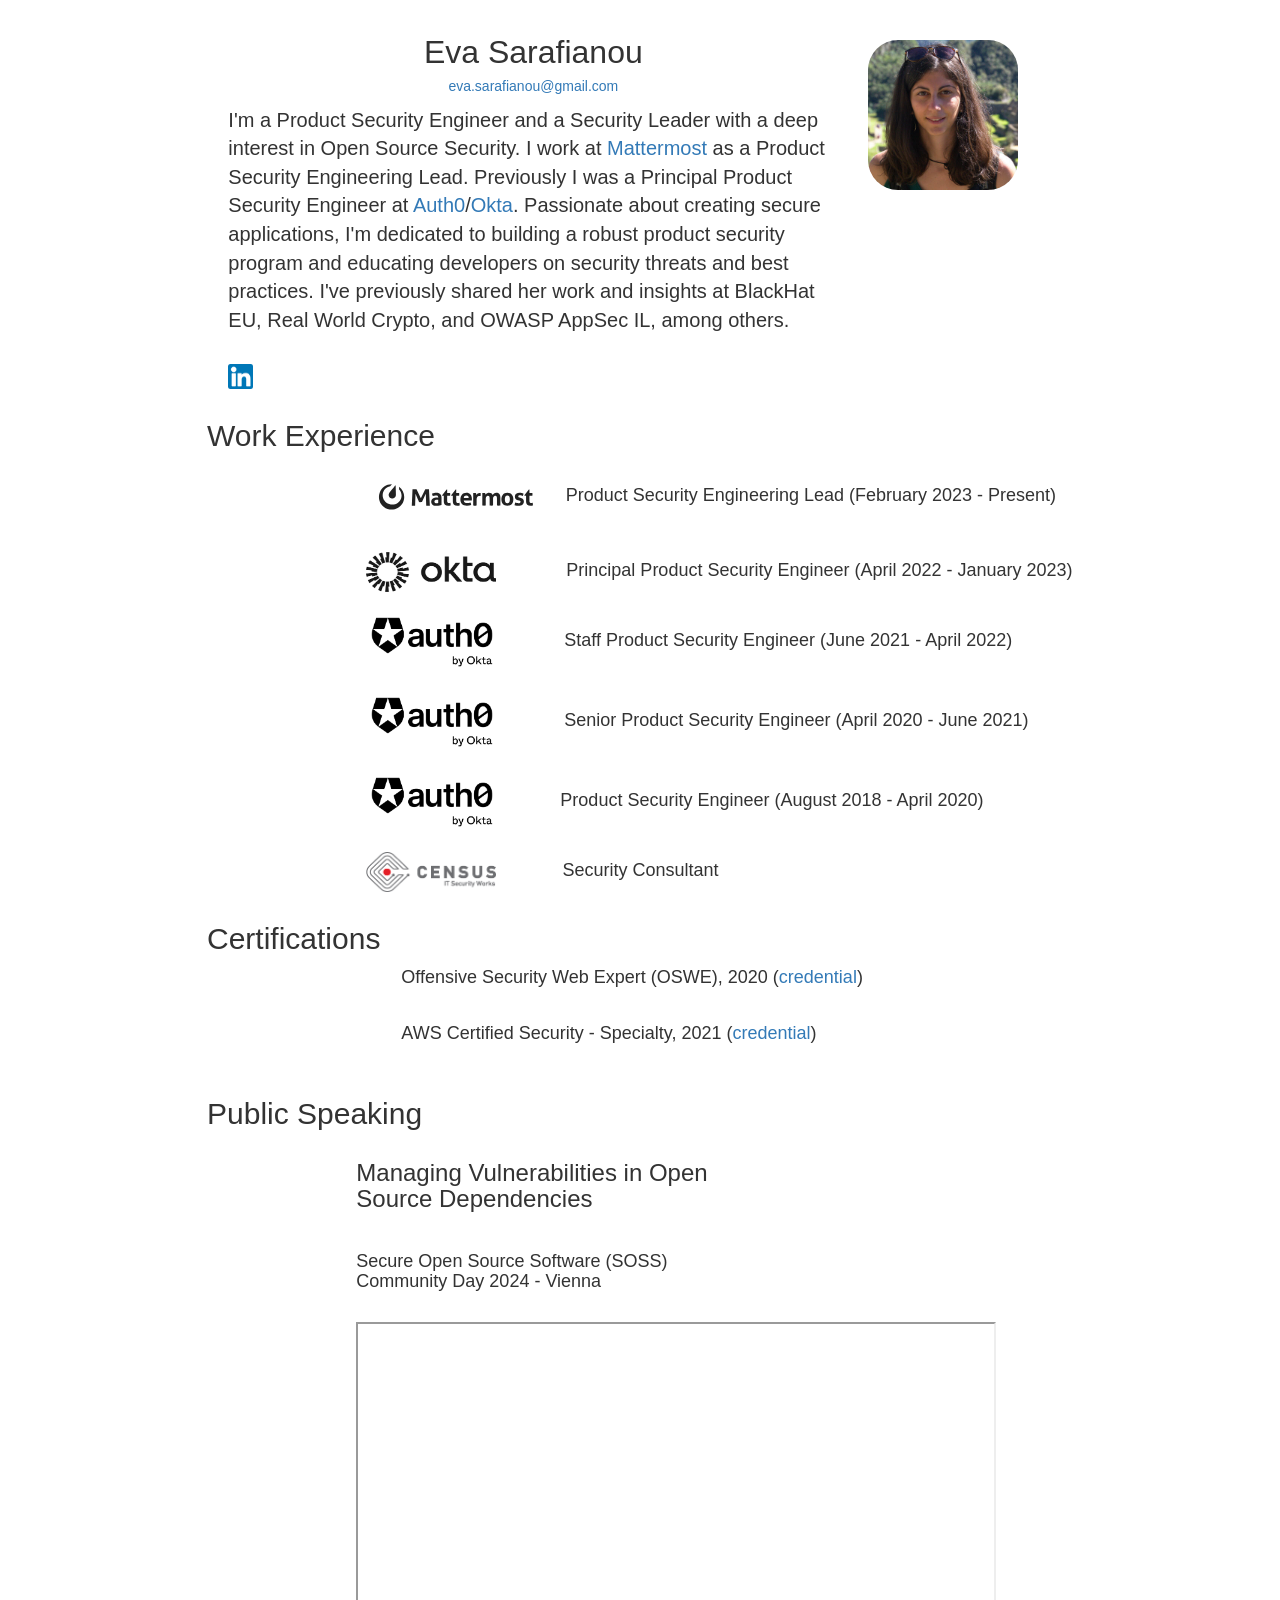
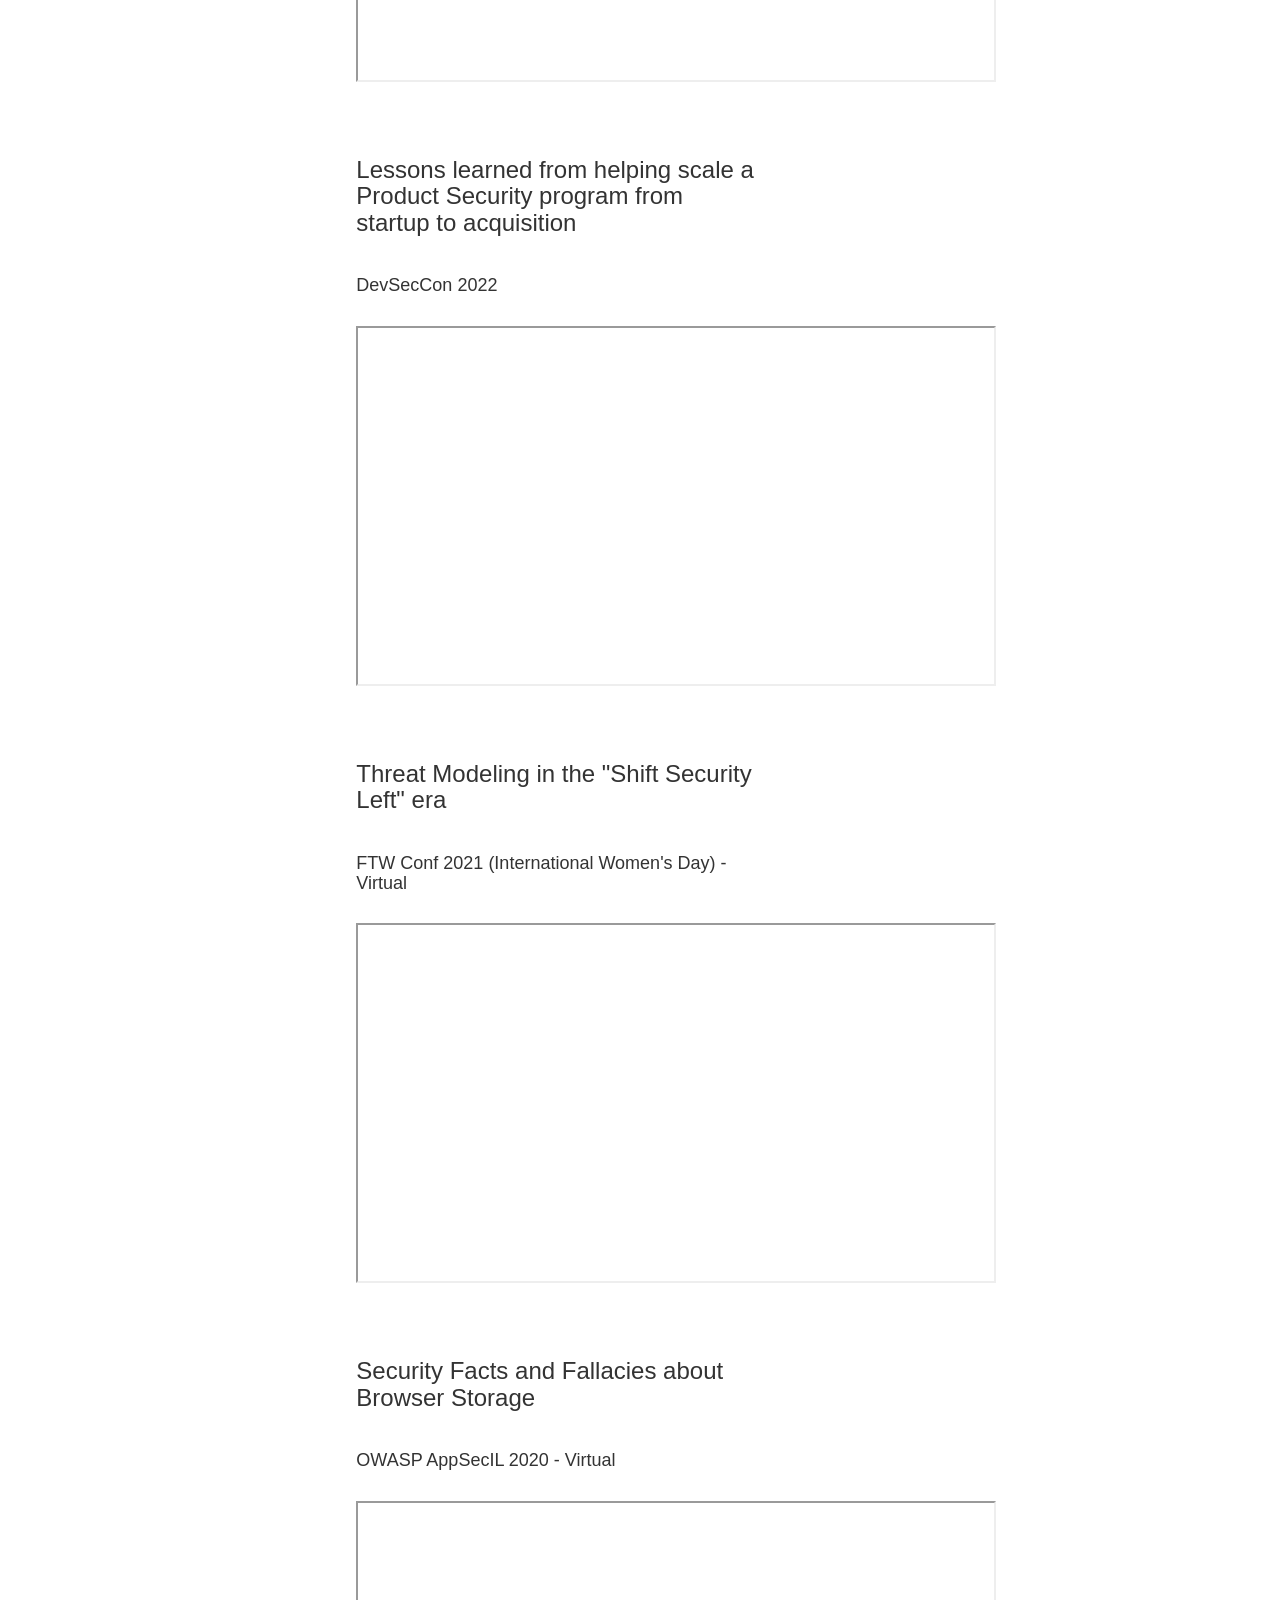
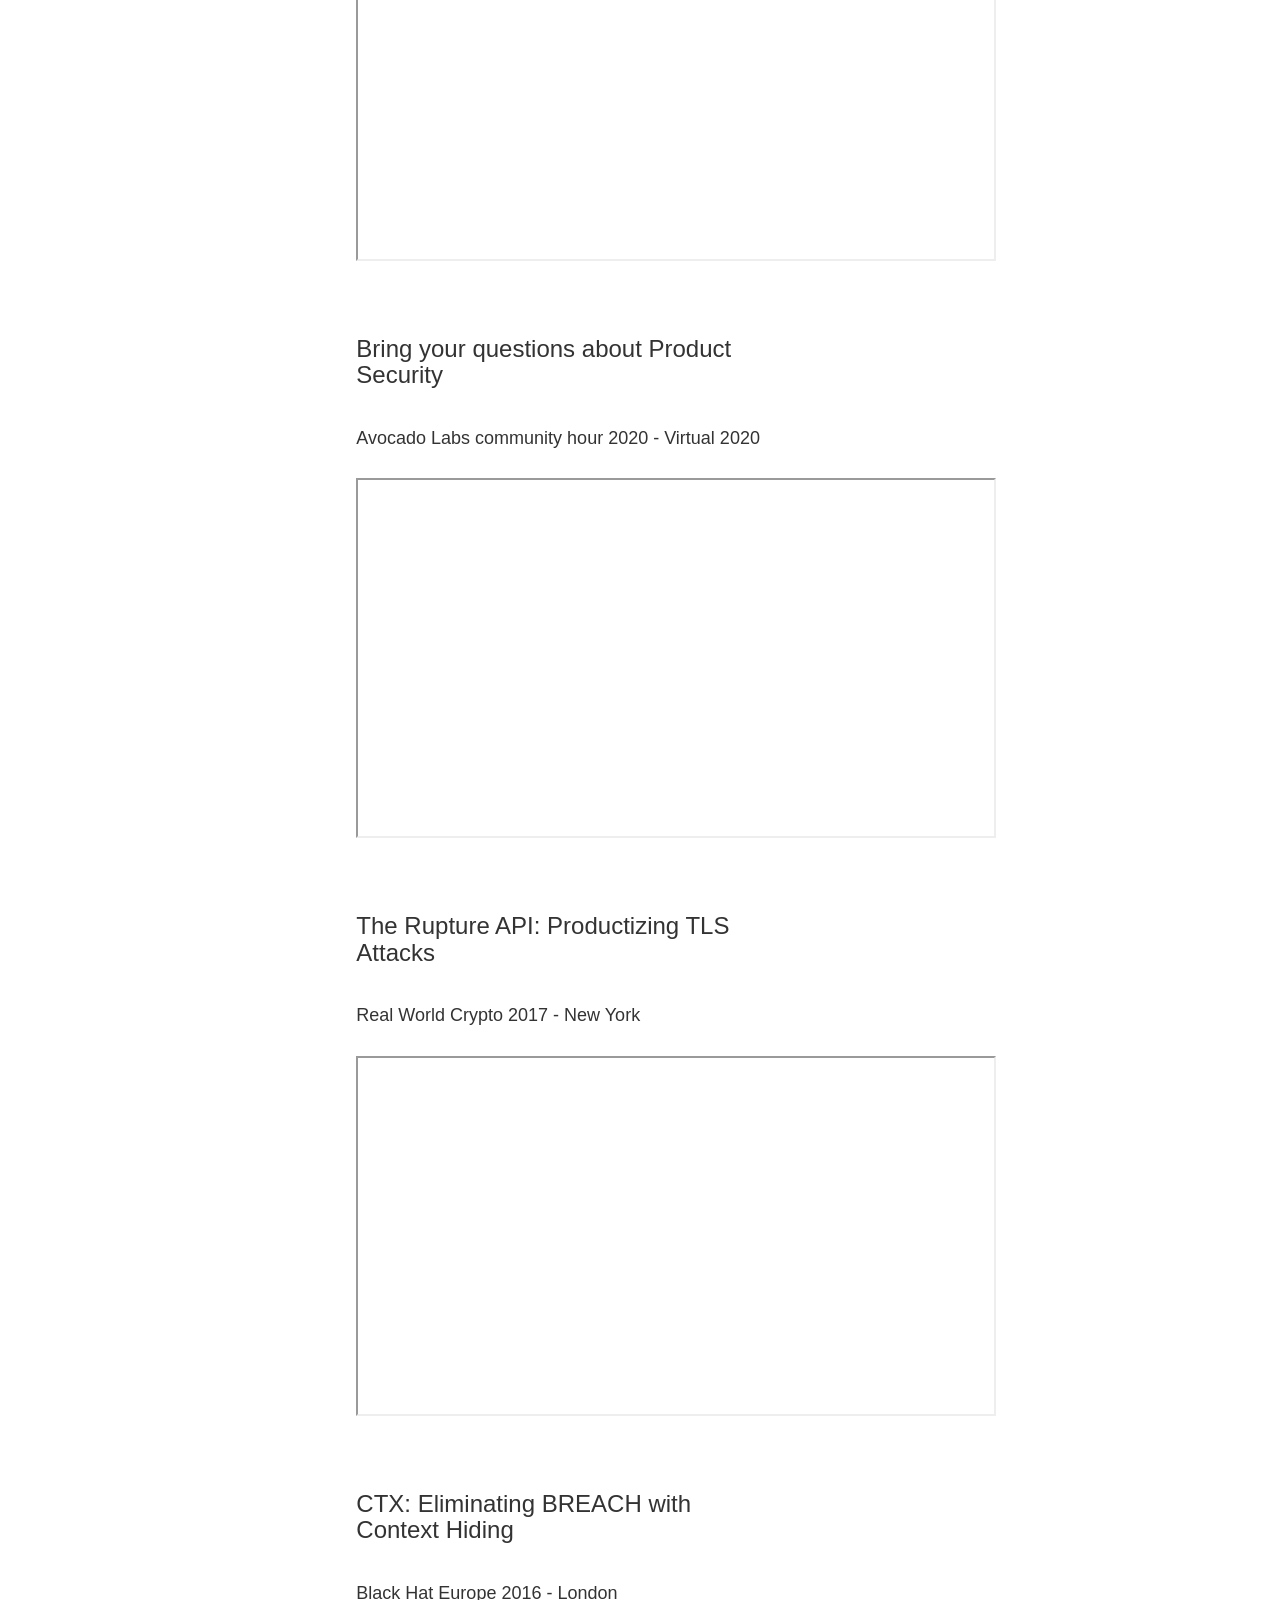
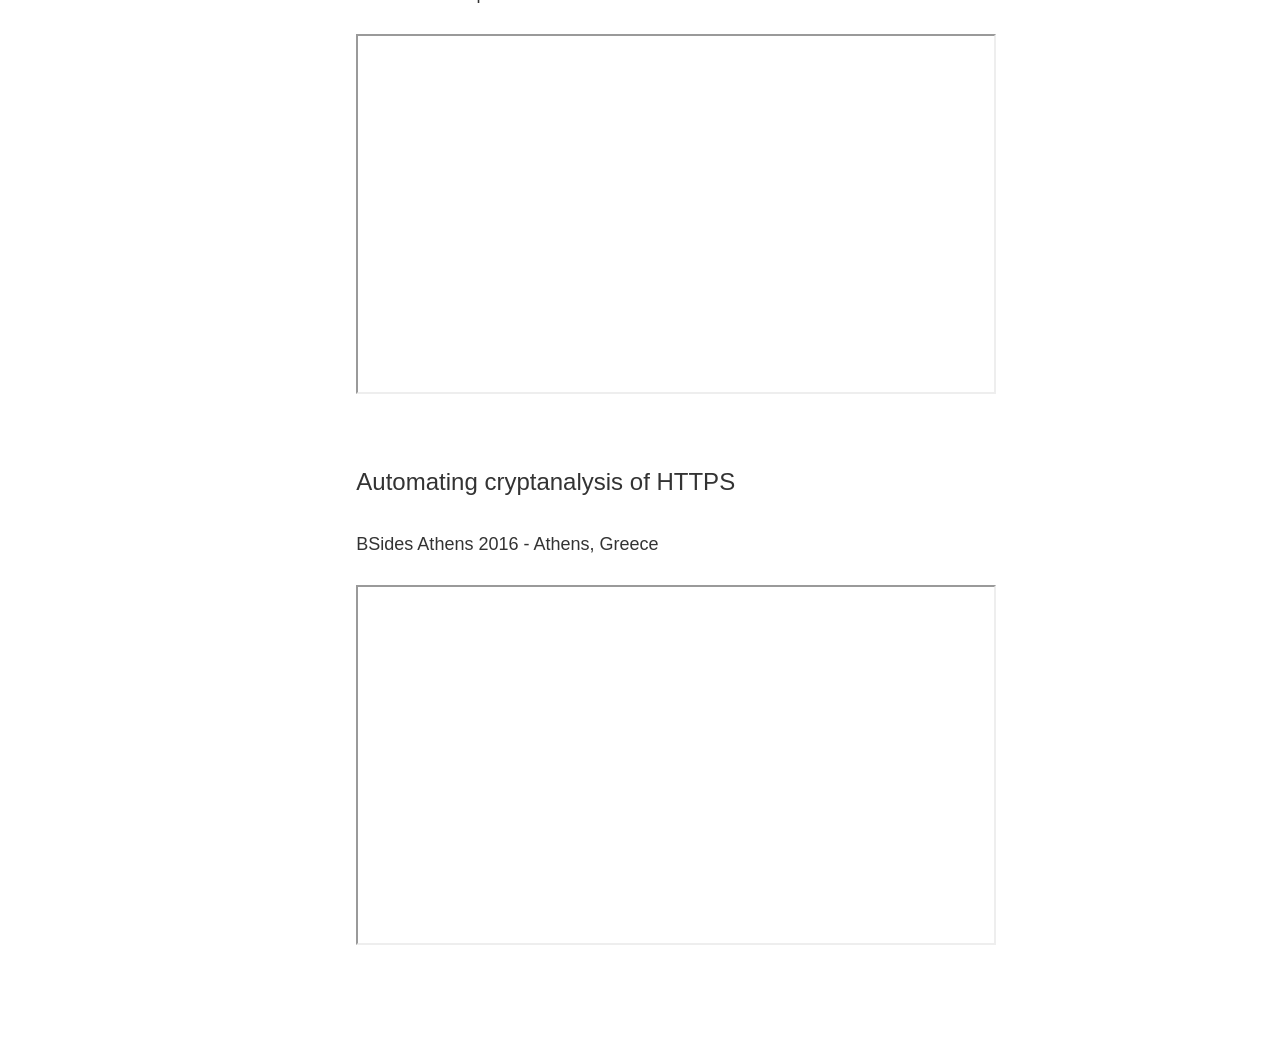
==== commit 6e0885d7: "add link to recent talk" ====
--- a/index.html
+++ b/index.html
@@ -75,8 +75,10 @@
             <div class="publication row">
                 <div class="col-md-7 col-xs-7 col-sm-7">
                     <p>
-                        <h3>(Upcoming) Managing Vulnerabilities in Open Source Dependencies</h3><br>
+                        <h3>Managing Vulnerabilities in Open Source Dependencies</h3><br>
                         <h4>Secure Open Source Software (SOSS) Community Day 2024 - Vienna</h4>                        <br>
+                        <iframe width="640" height="360" src="https://www.youtube.com/watch?v=nBUvXCtozus">
+                        </iframe>
                     </p>
                 </div>
             </div>
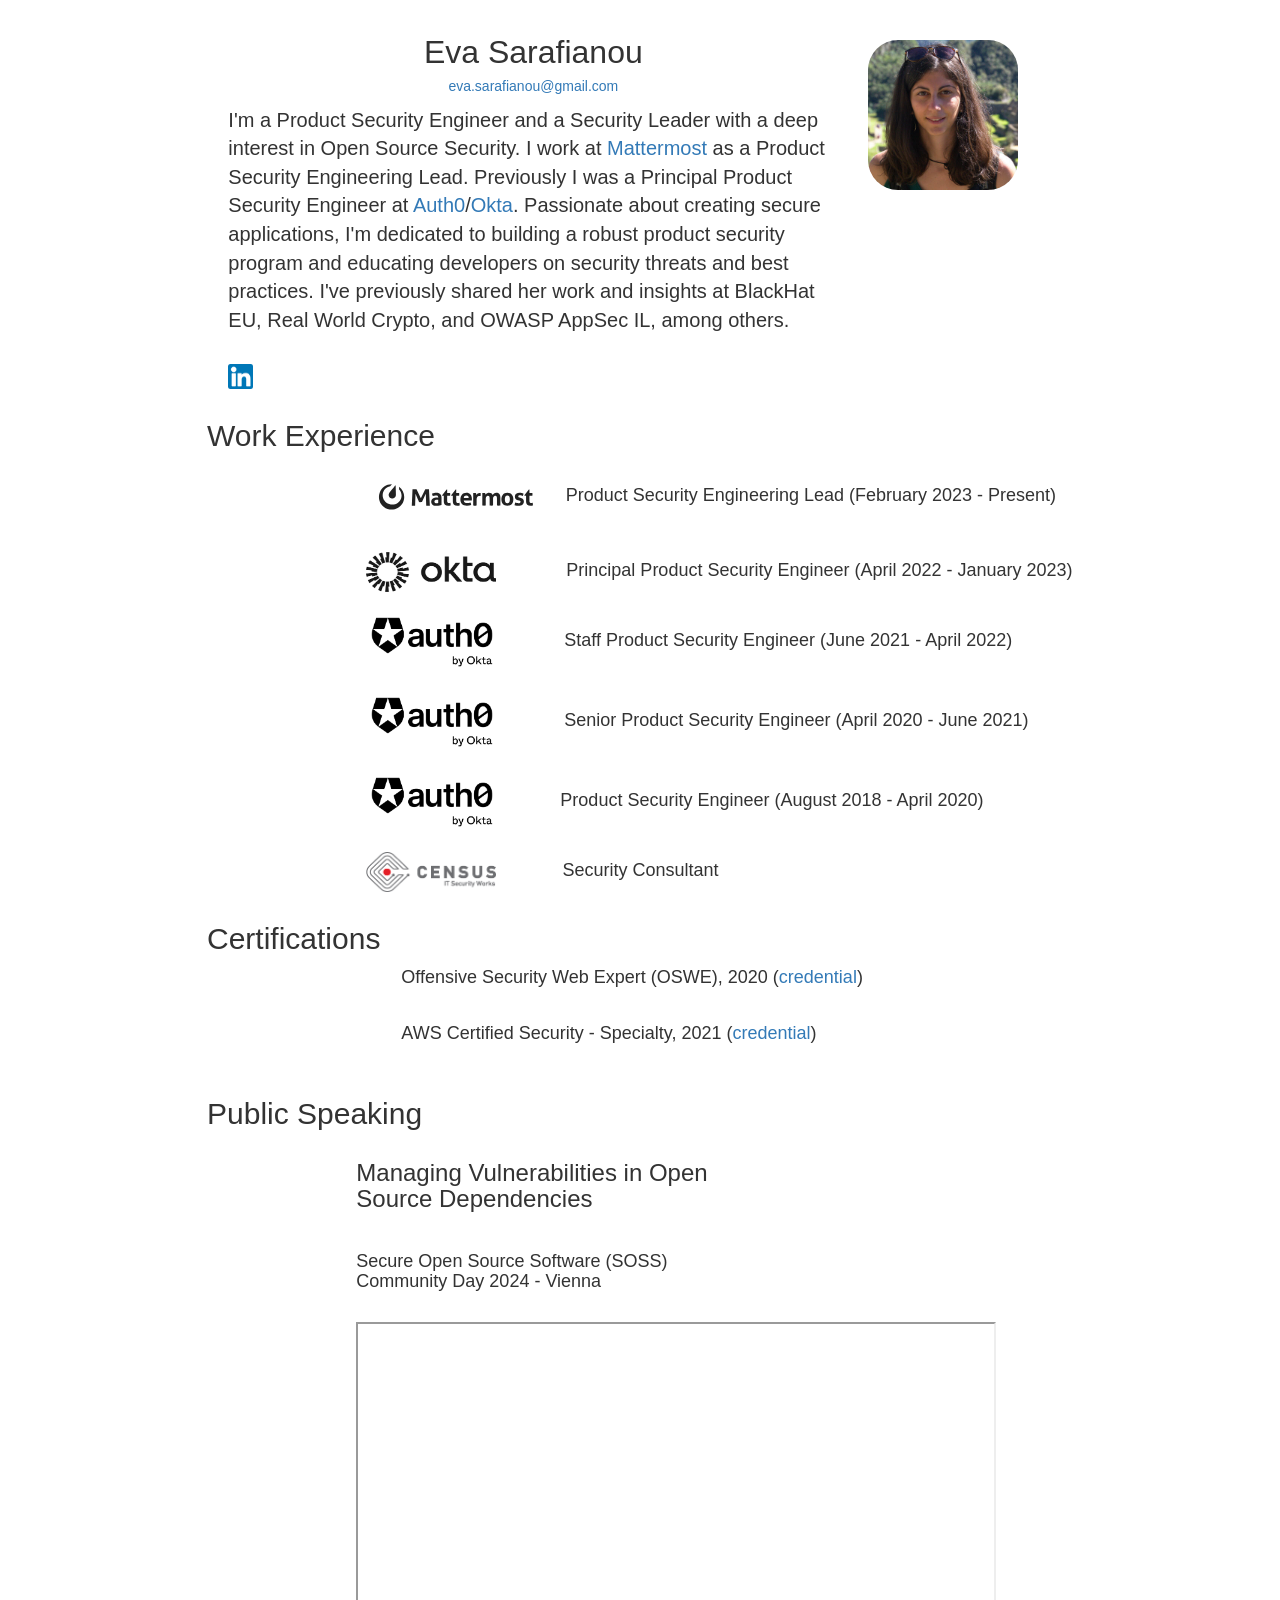
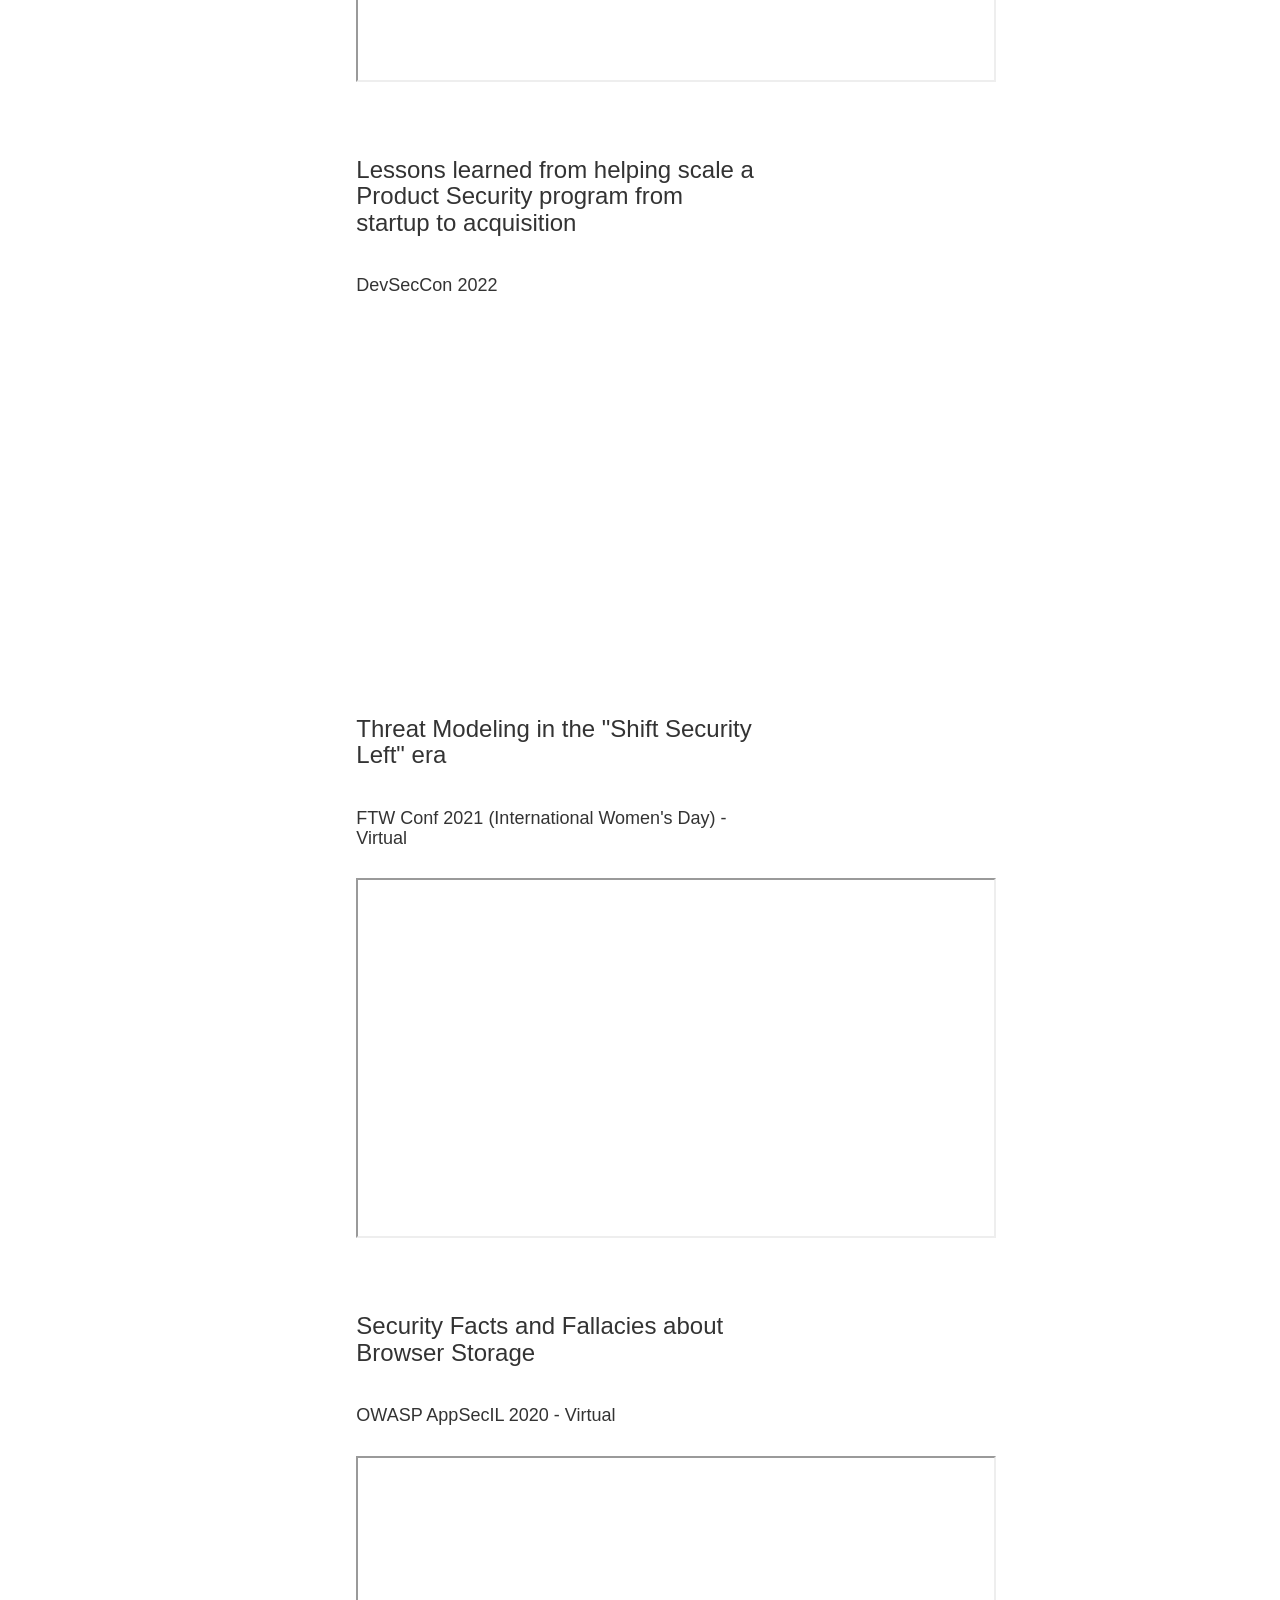
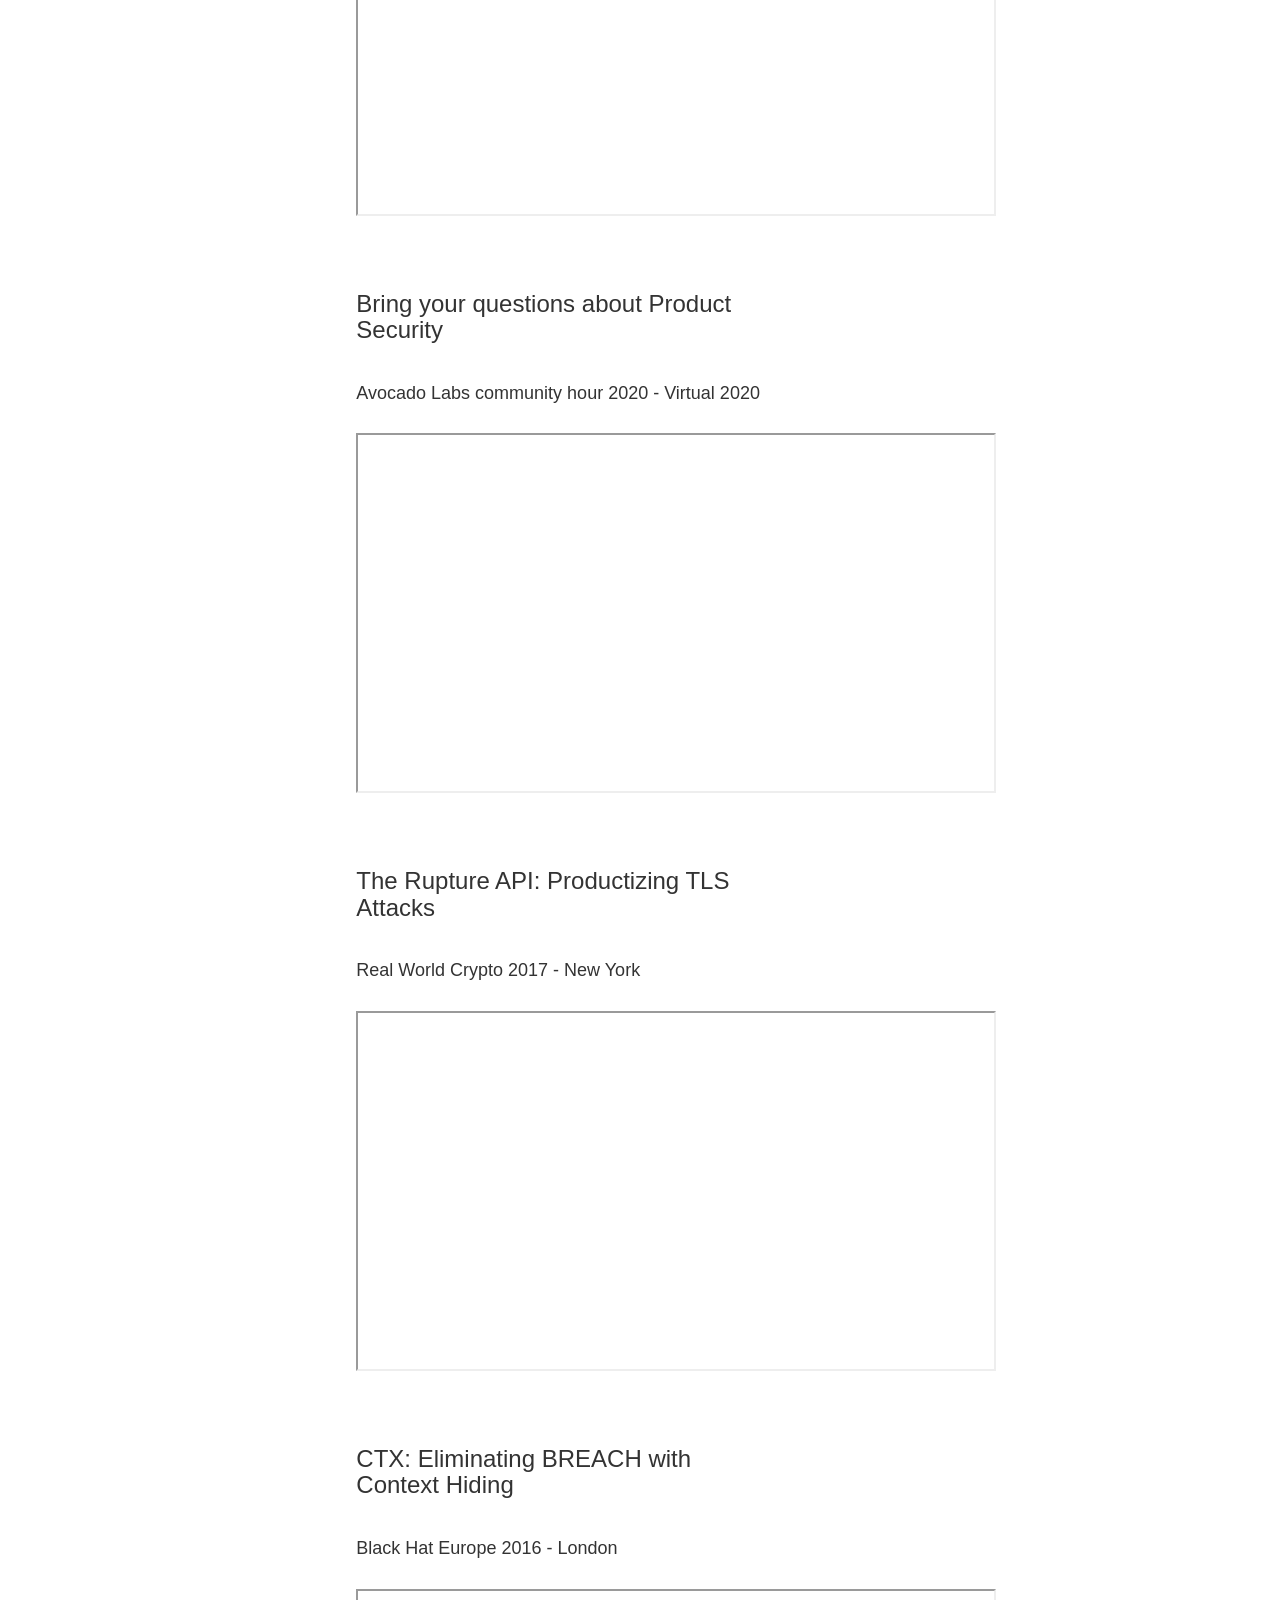
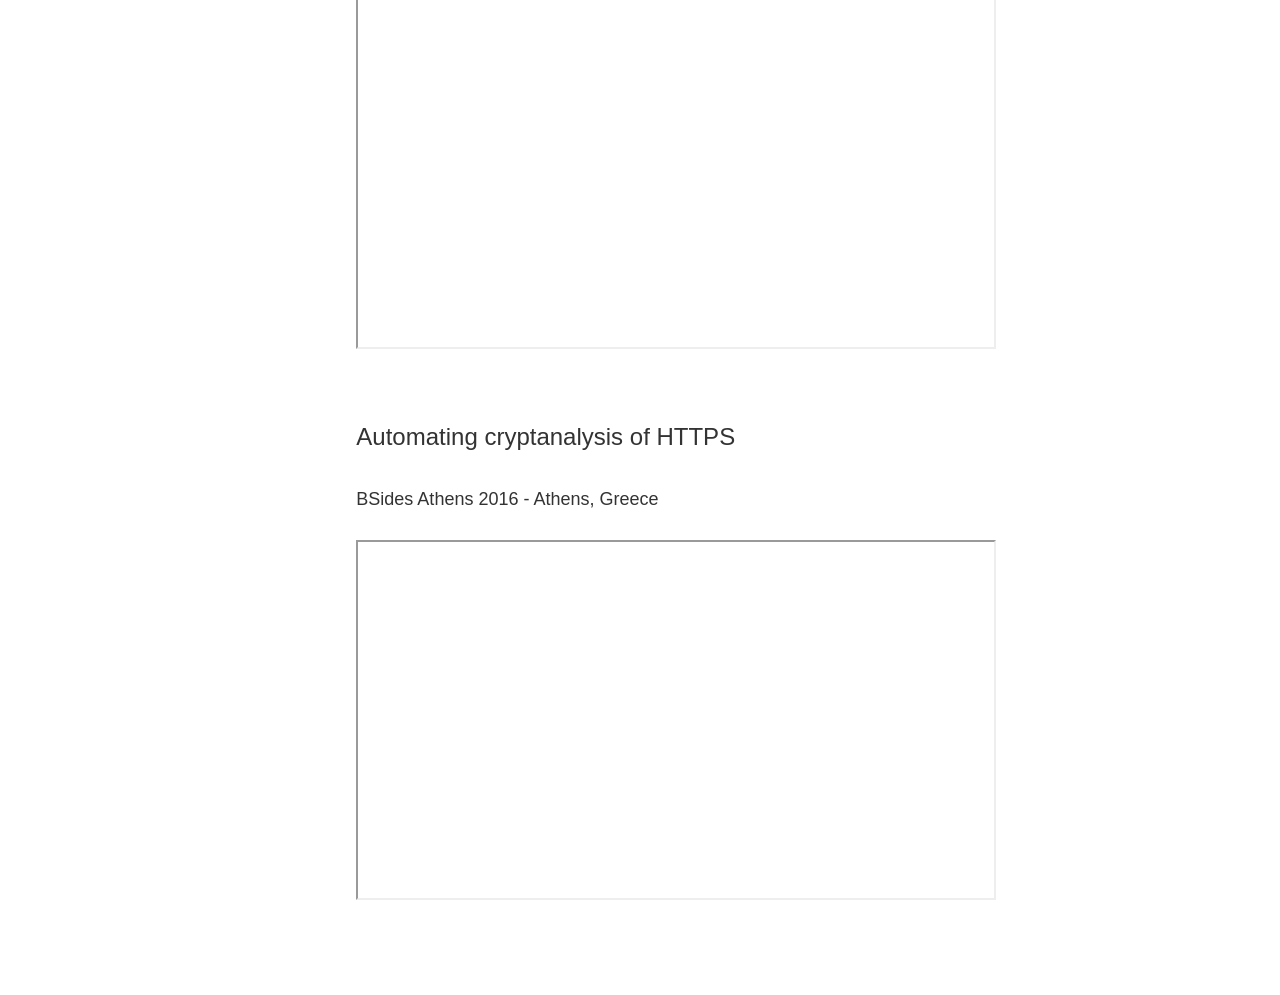
==== commit d9a328a9: "add link to recent talk" ====
--- a/index.html
+++ b/index.html
@@ -89,8 +89,7 @@
                     <p>
                         <h3>Lessons learned from helping scale a Product Security program from startup to acquisition</h3><br>
                         <h4>DevSecCon 2022</h4>                        <br>
-                        <iframe width="640" height="360" src="https://www.youtube.com/embed/j0JFzq9PnAo">
-                        </iframe>
+                        <iframe width="560" height="315" src="https://www.youtube.com/embed/nBUvXCtozus?si=a3-YfCQQ5mF3_zNe" title="YouTube video player" frameborder="0" allow="accelerometer; autoplay; clipboard-write; encrypted-media; gyroscope; picture-in-picture; web-share" referrerpolicy="strict-origin-when-cross-origin" allowfullscreen></iframe>
                     </p>
                 </div>
             </div>
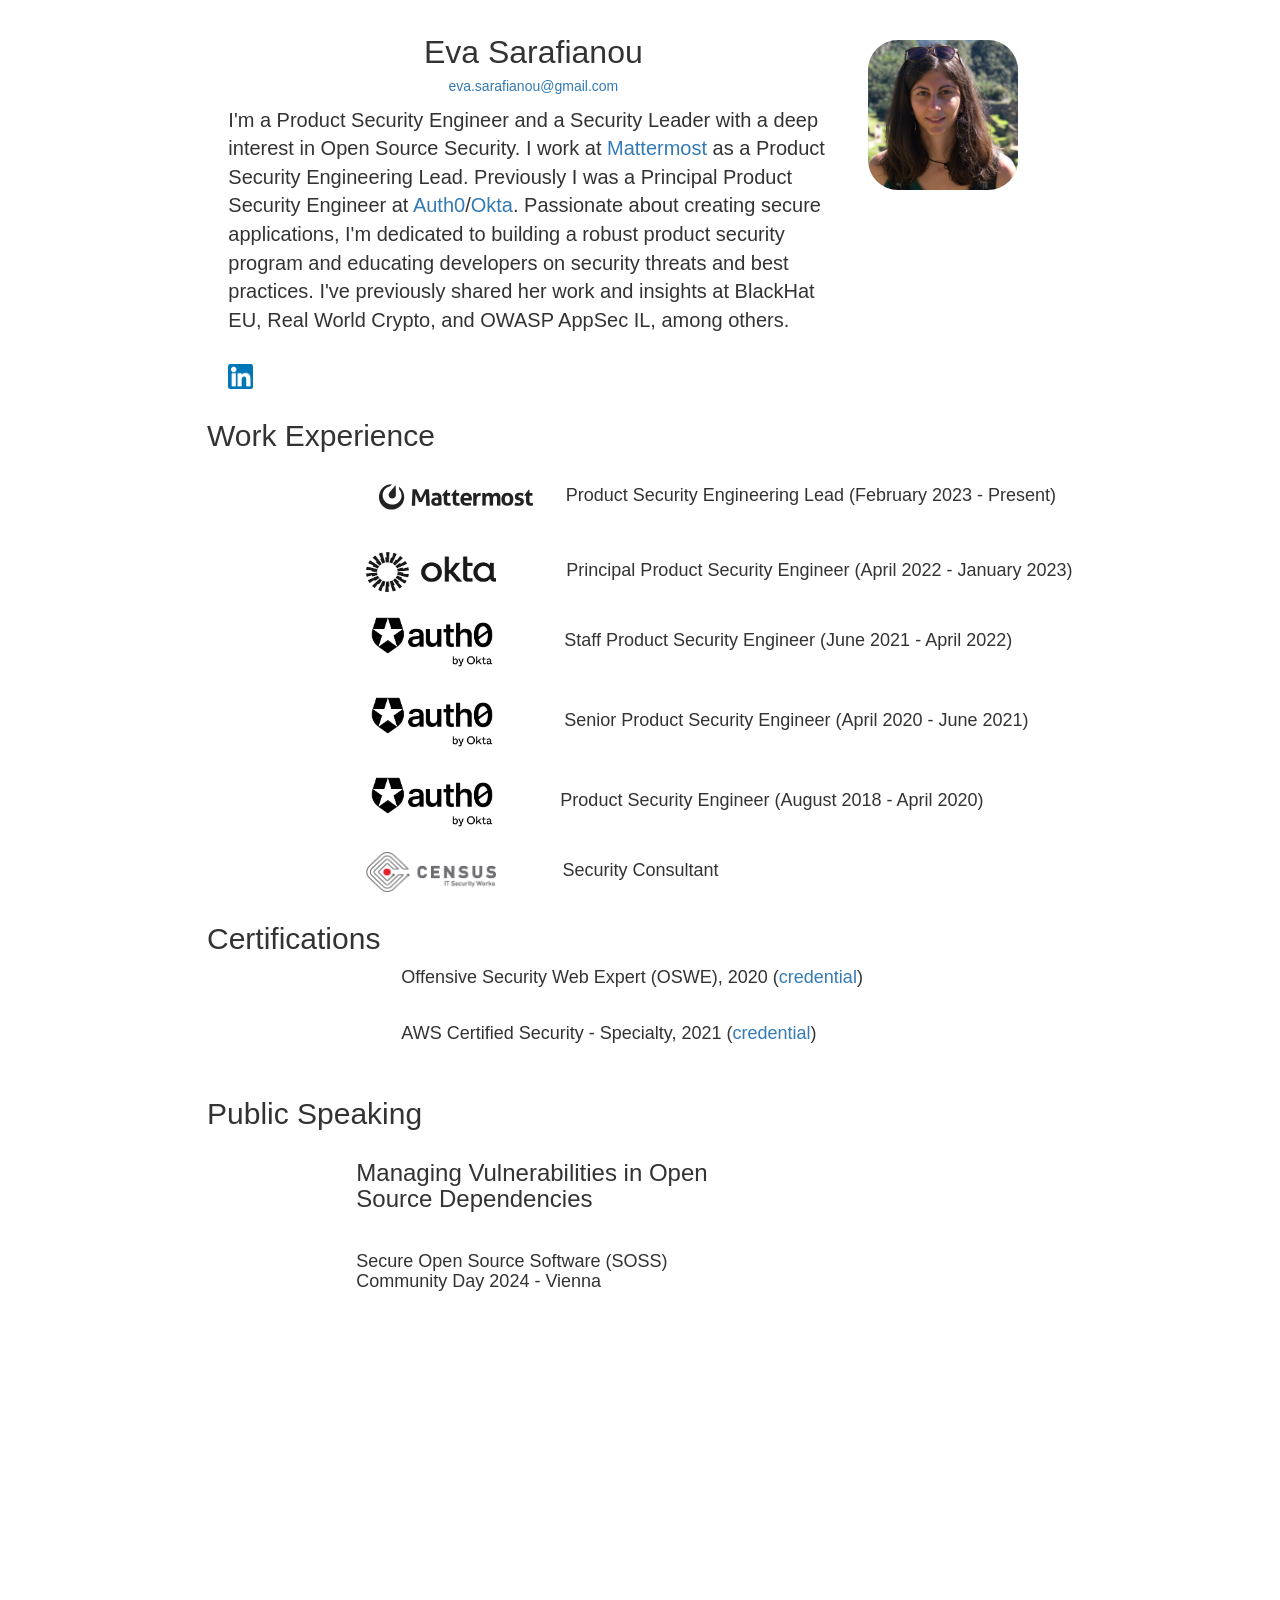
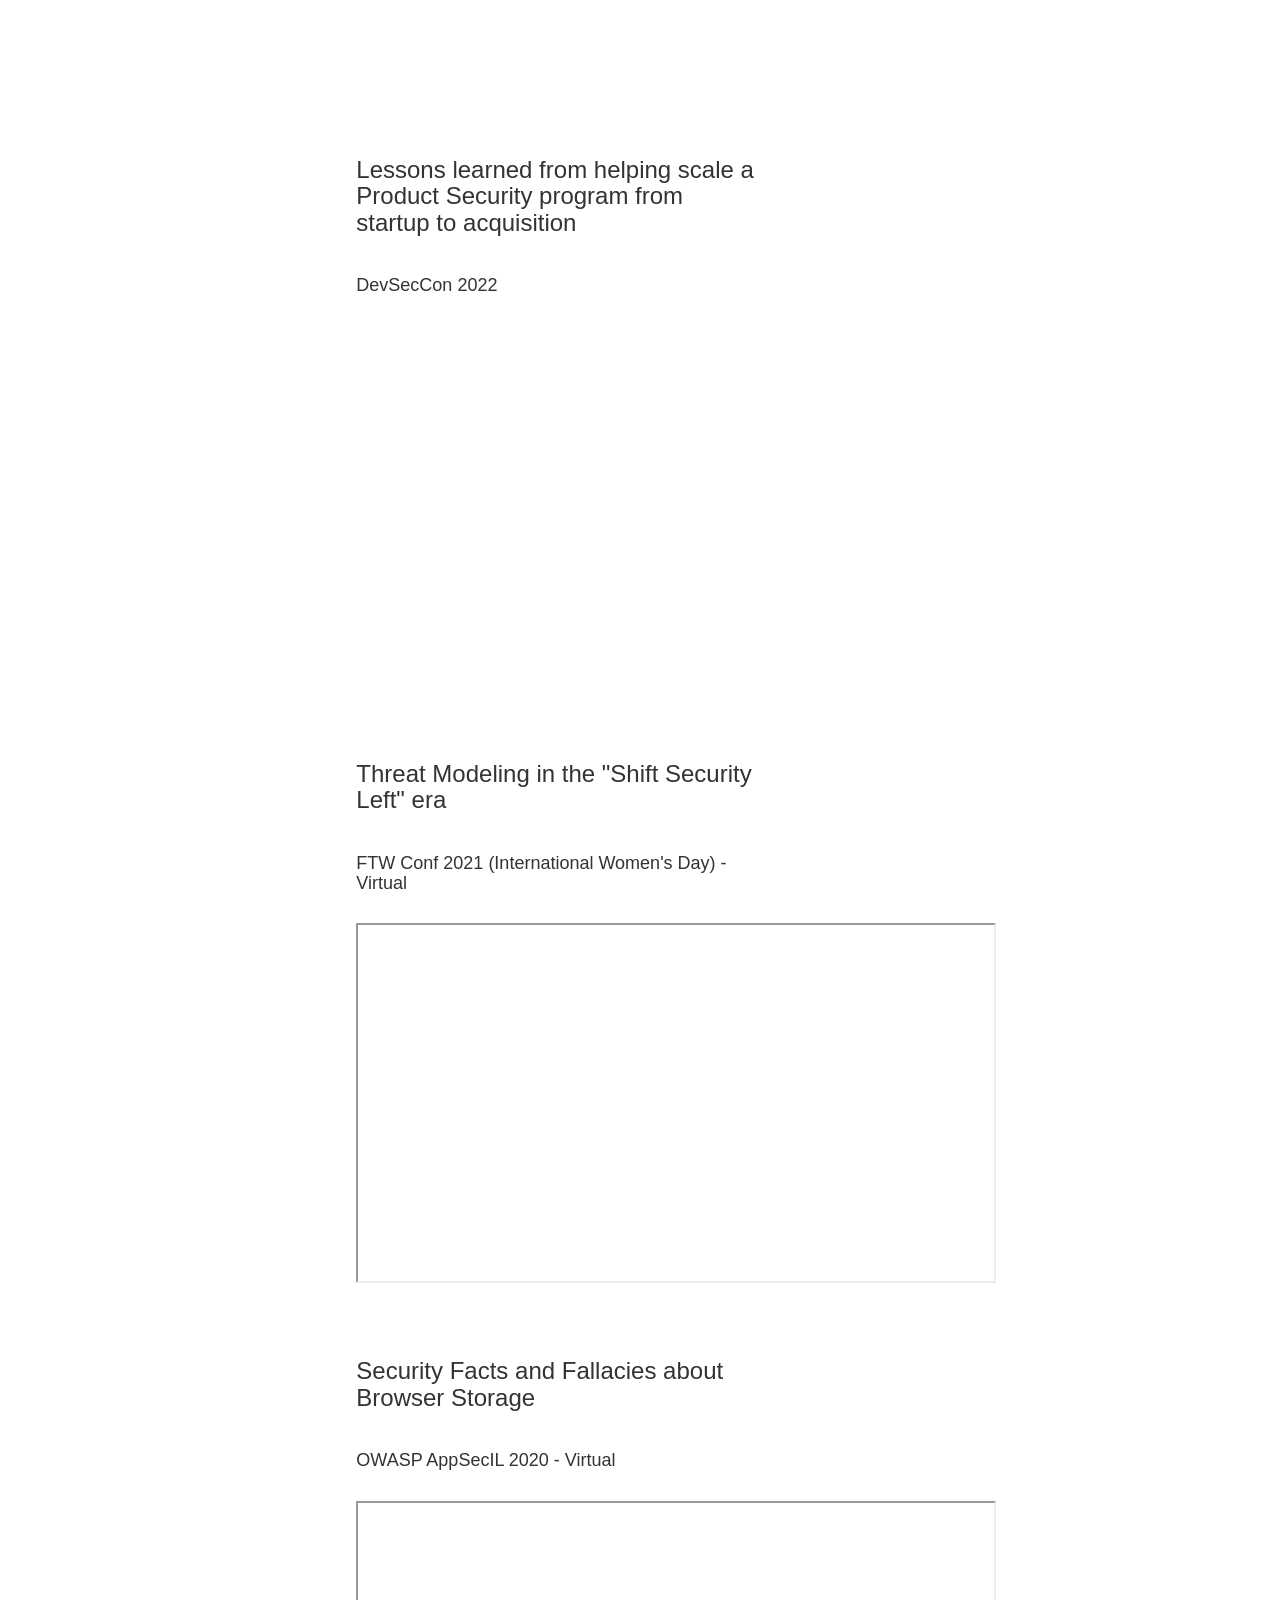
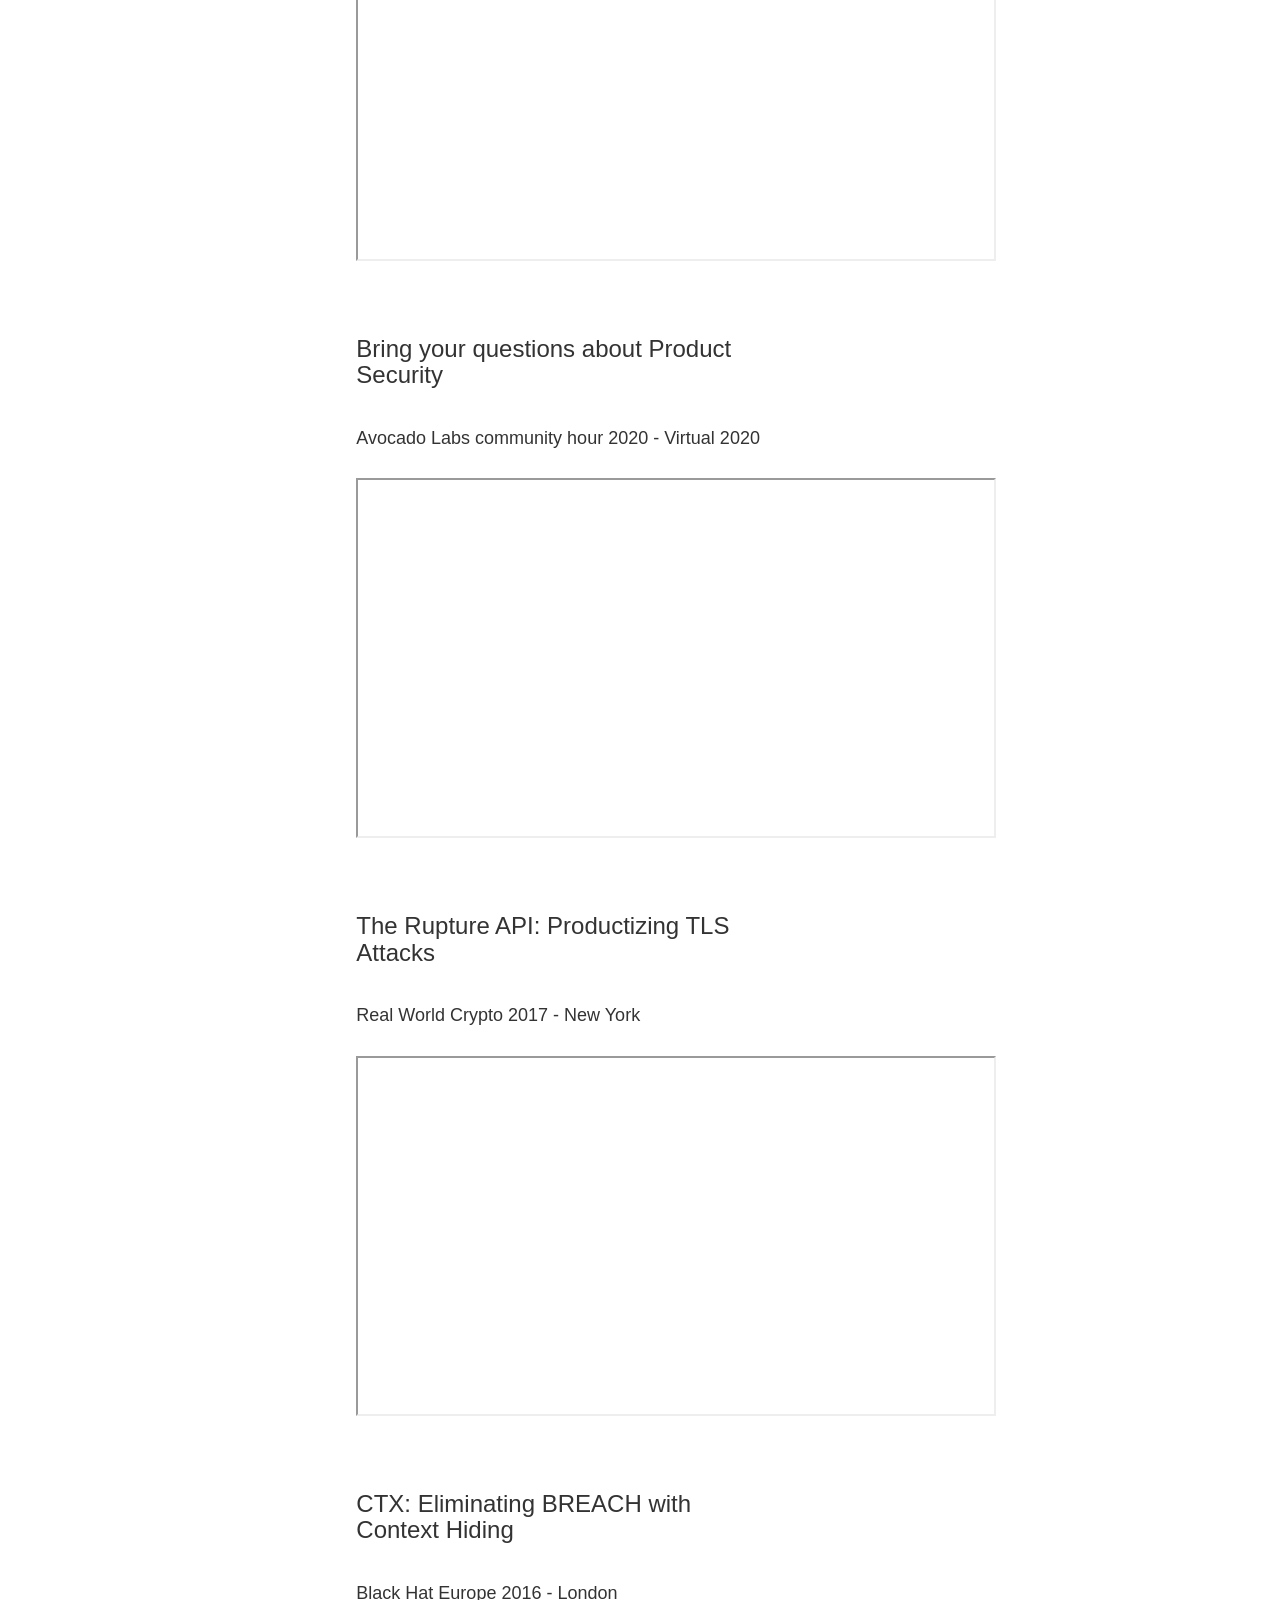
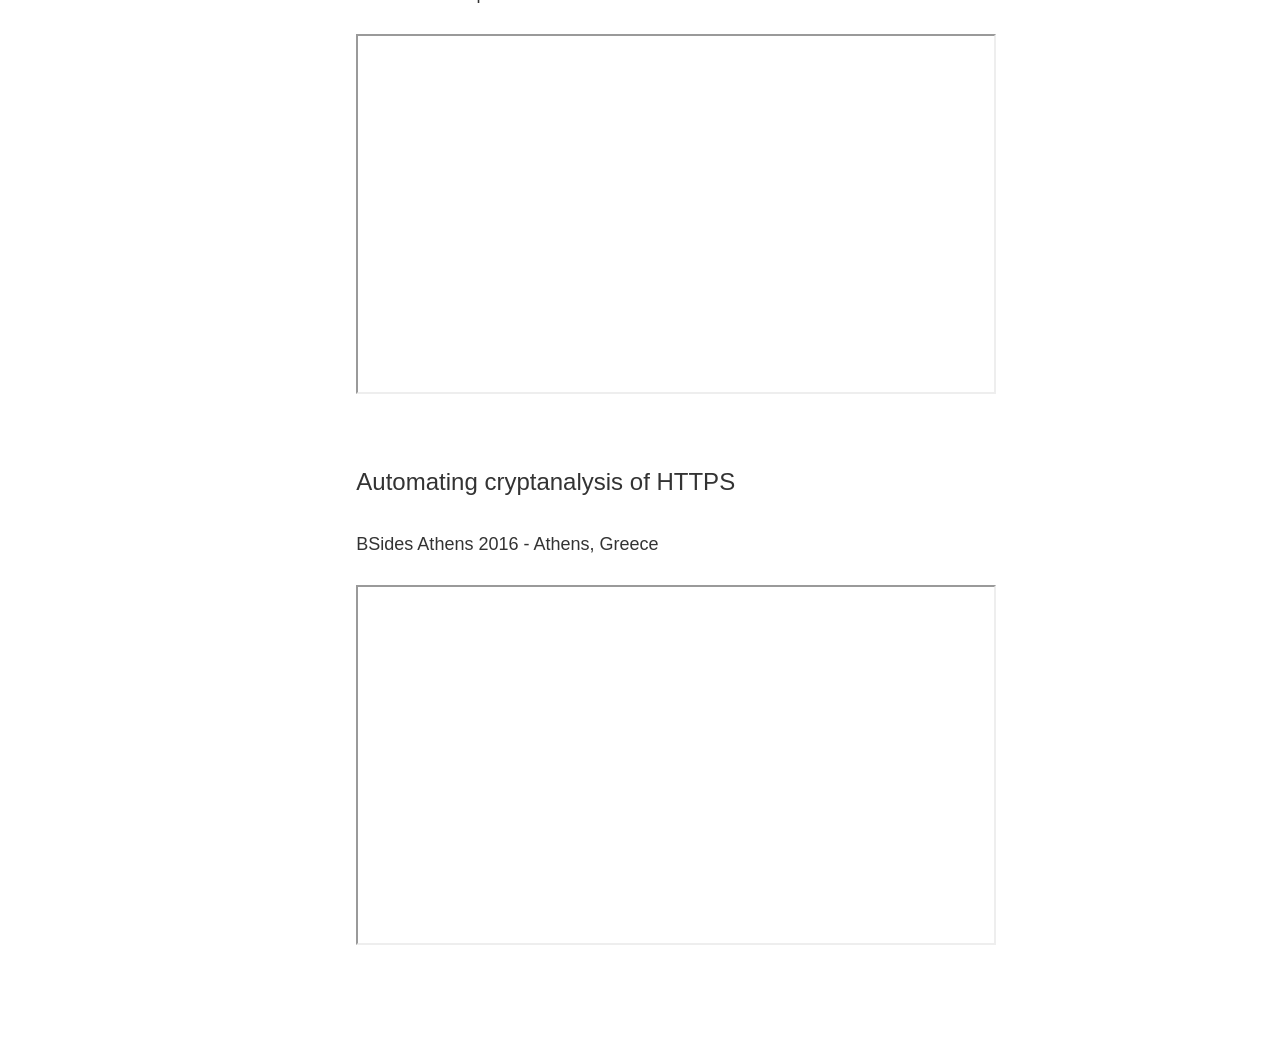
==== commit d1280f9f: "add link to recent talk" ====
--- a/index.html
+++ b/index.html
@@ -77,7 +77,7 @@
                     <p>
                         <h3>Managing Vulnerabilities in Open Source Dependencies</h3><br>
                         <h4>Secure Open Source Software (SOSS) Community Day 2024 - Vienna</h4>                        <br>
-                        <iframe width="640" height="360" src="https://www.youtube.com/watch?v=nBUvXCtozus">
+                        <iframe width="640" height="360" src="https://www.youtube.com/embed/nBUvXCtozus?si=a3-YfCQQ5mF3_zNe" frameborder="0" allow="accelerometer; autoplay; clipboard-write; encrypted-media; gyroscope; picture-in-picture; web-share" referrerpolicy="strict-origin-when-cross-origin" allowfullscreen></iframe>
                         </iframe>
                     </p>
                 </div>
@@ -89,7 +89,7 @@
                     <p>
                         <h3>Lessons learned from helping scale a Product Security program from startup to acquisition</h3><br>
                         <h4>DevSecCon 2022</h4>                        <br>
-                        <iframe width="560" height="315" src="https://www.youtube.com/embed/nBUvXCtozus?si=a3-YfCQQ5mF3_zNe" title="YouTube video player" frameborder="0" allow="accelerometer; autoplay; clipboard-write; encrypted-media; gyroscope; picture-in-picture; web-share" referrerpolicy="strict-origin-when-cross-origin" allowfullscreen></iframe>
+                        <iframe width="640" height="360" src="https://www.youtube.com/embed/j0JFzq9PnAo" frameborder="0" allow="accelerometer; autoplay; clipboard-write; encrypted-media; gyroscope; picture-in-picture; web-share" referrerpolicy="strict-origin-when-cross-origin" allowfullscreen></iframe>
                     </p>
                 </div>
             </div>
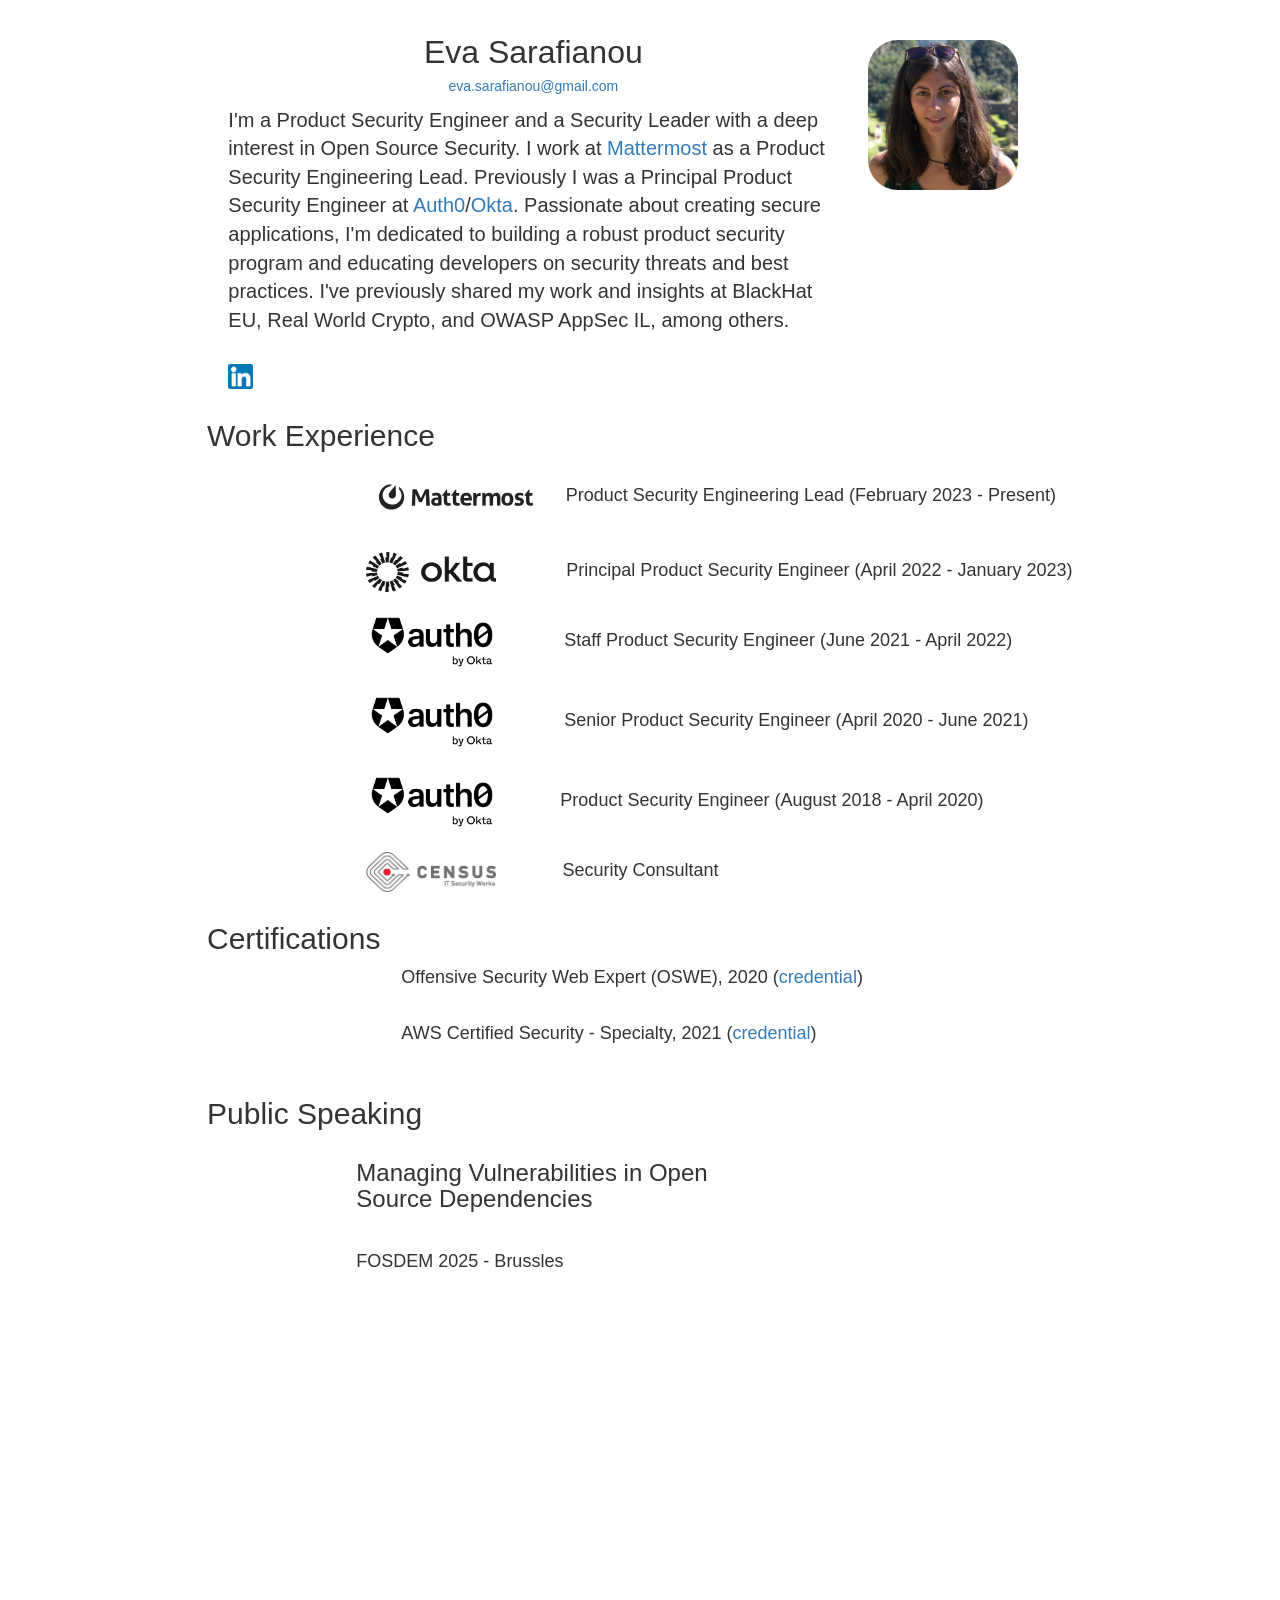
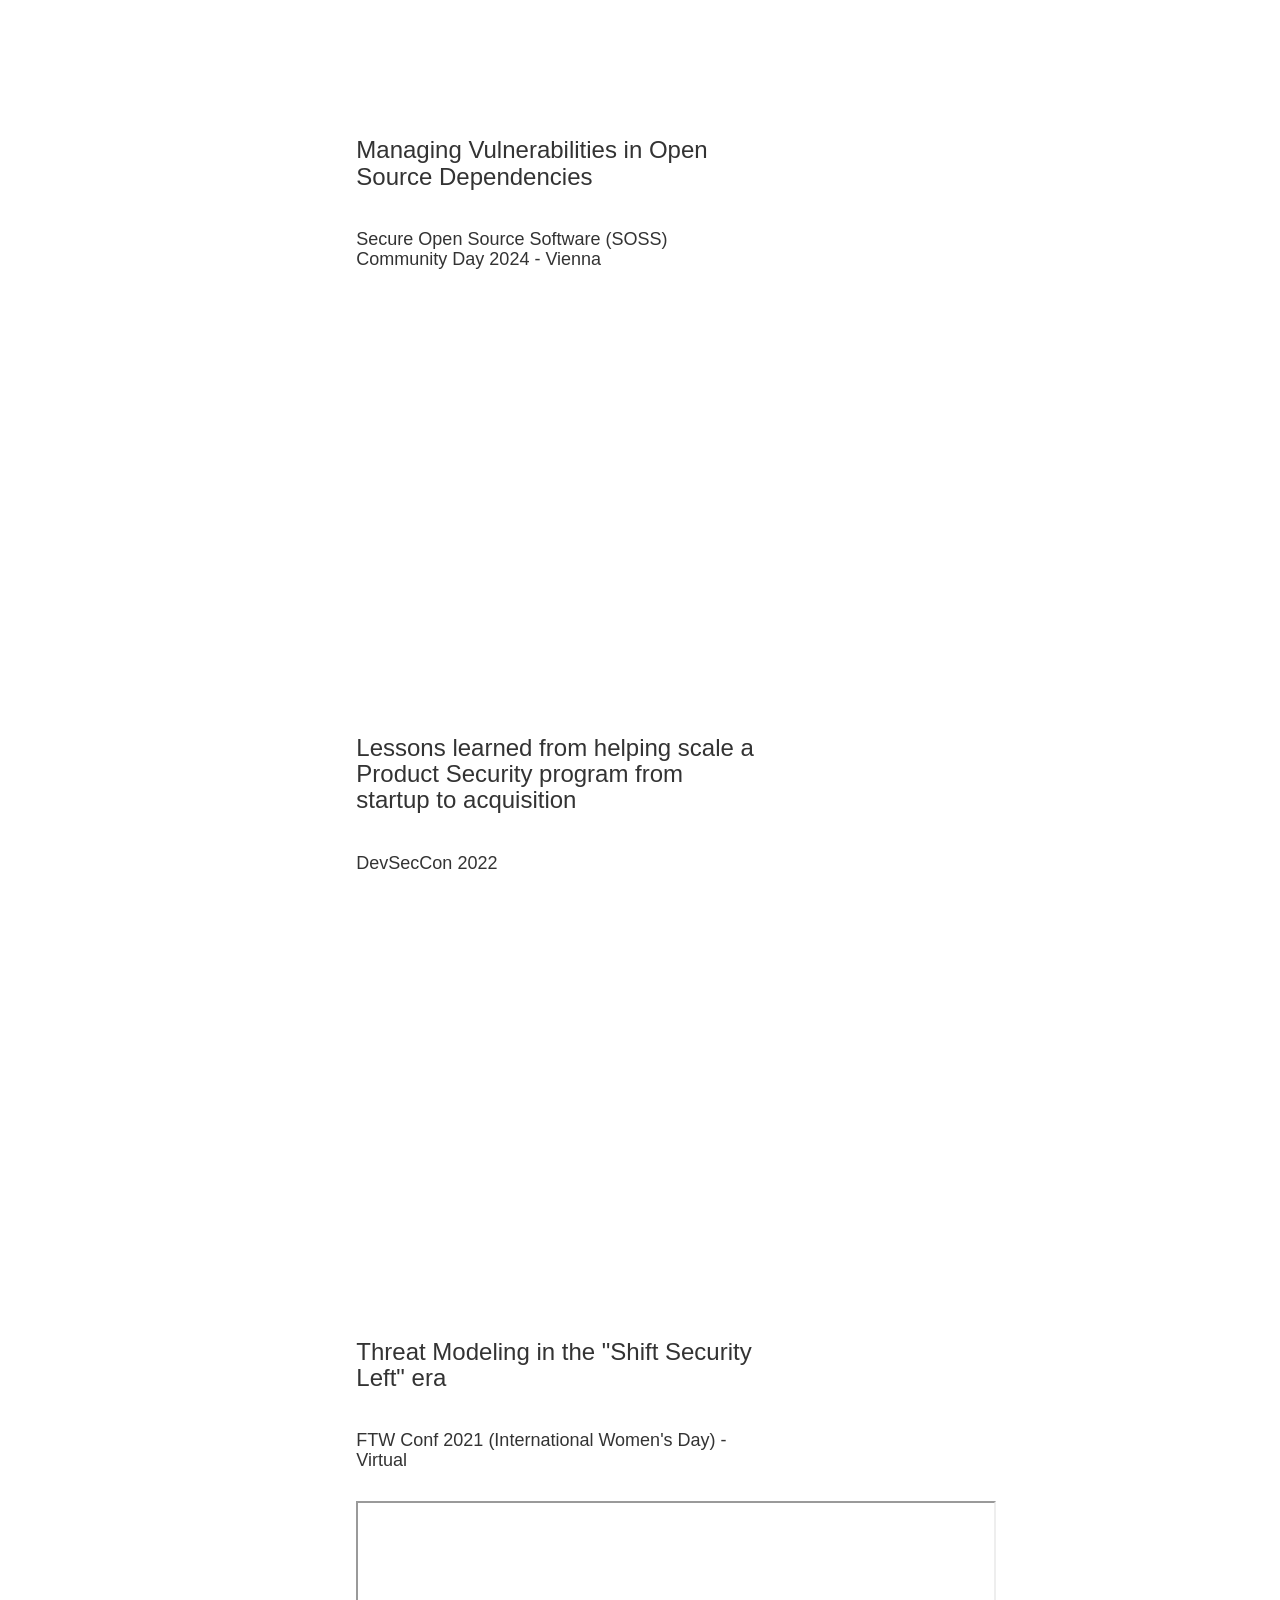
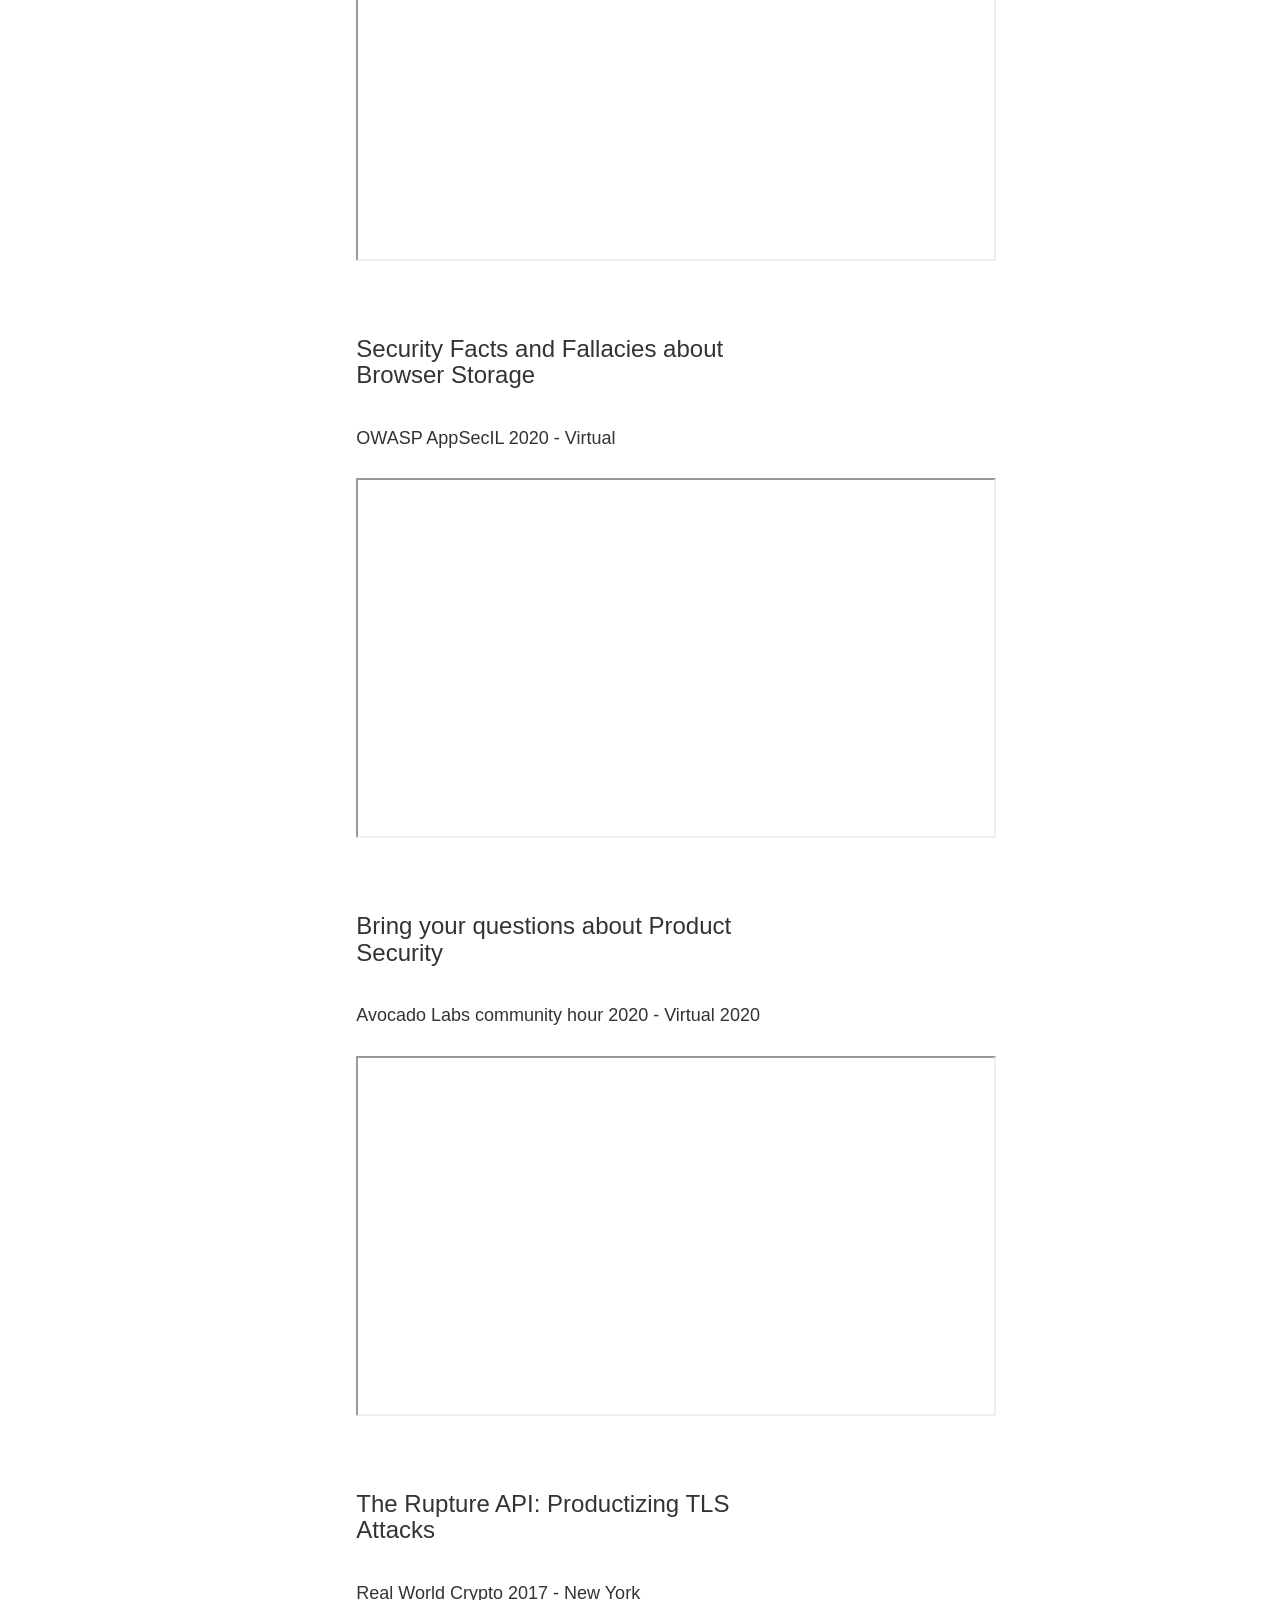
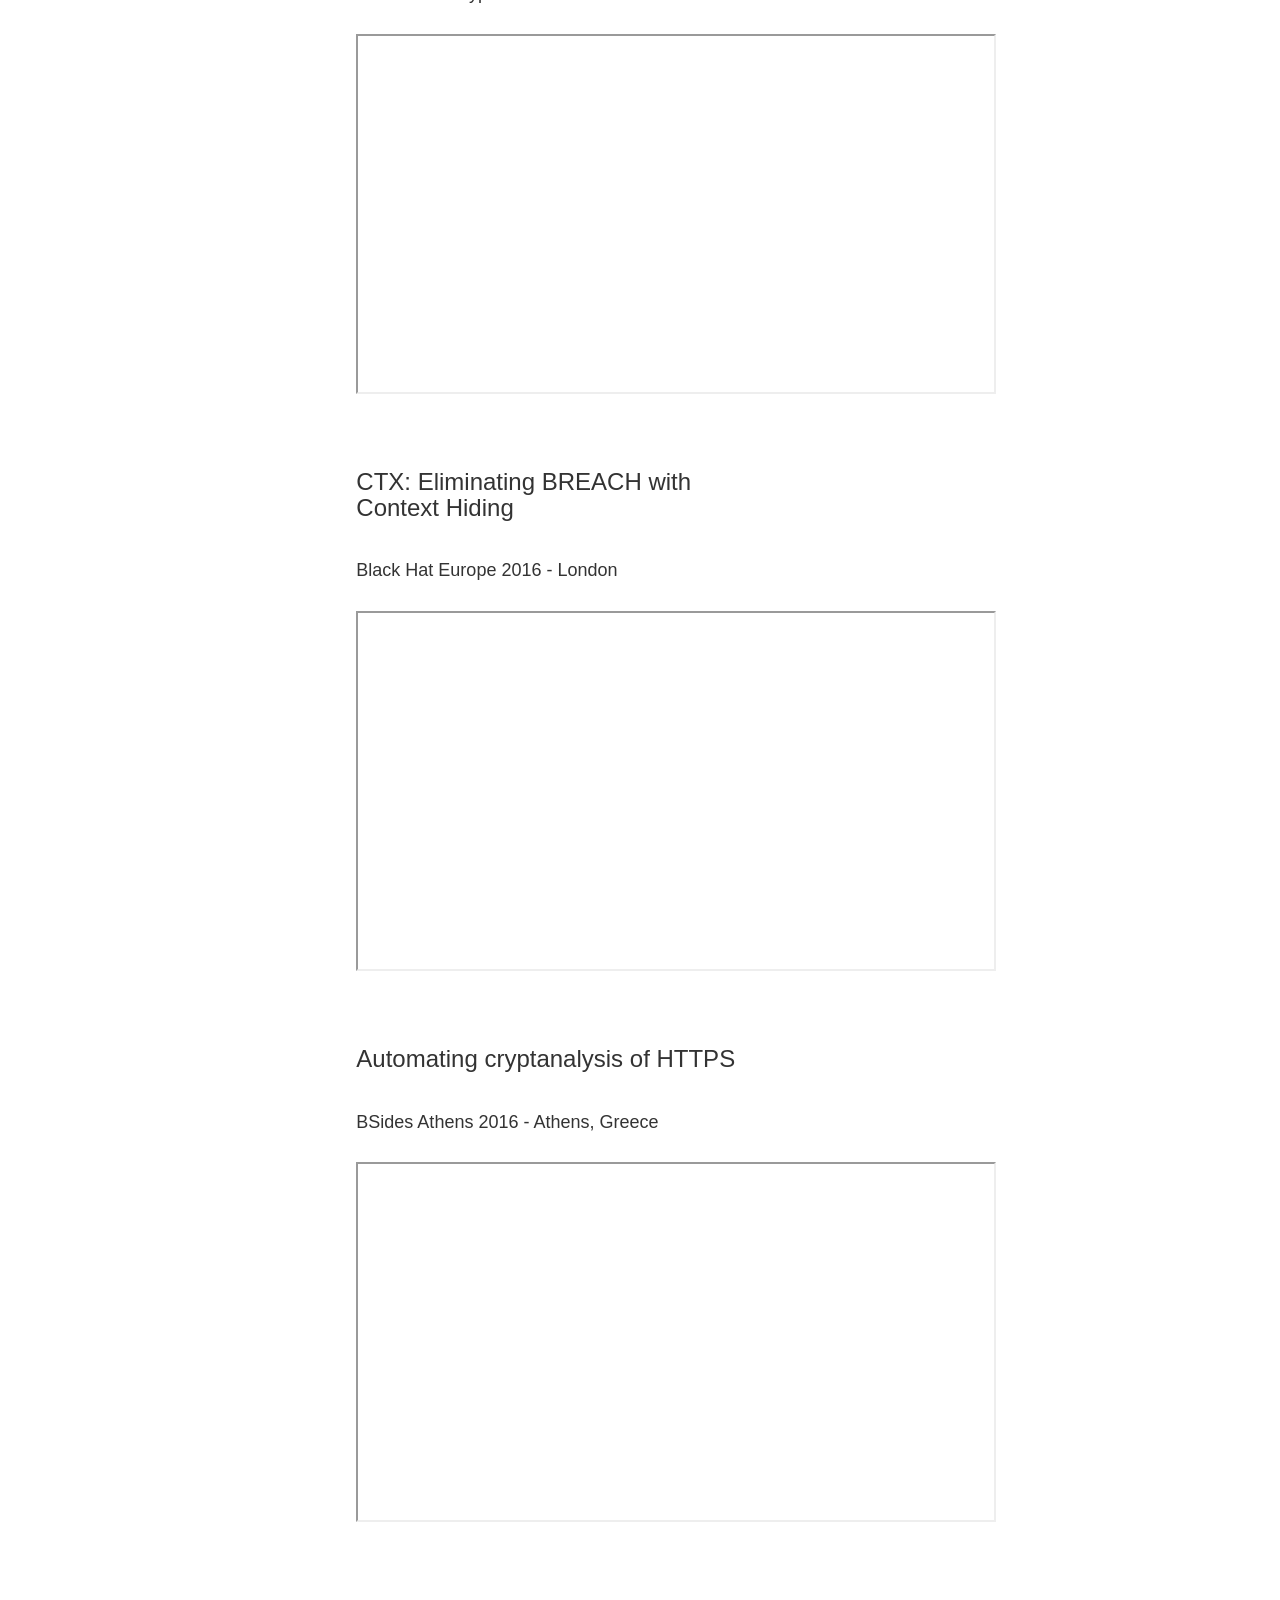
==== commit 0b686b34: "Merge dee21f76f66b18c387811edc36c20eb868fe2a48 into d35f54c9911902e6cbfff89fdd28e1a81d10e1e4" ====
--- a/index.html
+++ b/index.html
@@ -24,7 +24,7 @@
                 <a href="mailto:eva.sarafianou@gmail.com">eva.sarafianou@gmail.com</a>
             </p>
             <p align="left" style="font-size:20px">
-                I'm a Product Security Engineer and a Security Leader with a deep interest in Open Source Security. I work at <a href="https://mattermost.com">Mattermost</a> as a Product Security Engineering Lead. Previously I  was a Principal Product Security Engineer at <a href="https://auth0.com">Auth0</a>/<a href="https://okta.com">Okta</a>. Passionate about creating secure applications, I'm dedicated to building a robust product security program and educating developers on security threats and best practices. I've previously shared her work and insights at BlackHat EU, Real World Crypto, and OWASP AppSec IL, among others.
+                I'm a Product Security Engineer and a Security Leader with a deep interest in Open Source Security. I work at <a href="https://mattermost.com">Mattermost</a> as a Product Security Engineering Lead. Previously I  was a Principal Product Security Engineer at <a href="https://auth0.com">Auth0</a>/<a href="https://okta.com">Okta</a>. Passionate about creating secure applications, I'm dedicated to building a robust product security program and educating developers on security threats and best practices. I've previously shared my work and insights at BlackHat EU, Real World Crypto, and OWASP AppSec IL, among others.
 	    </p>
             <br>
             <p class="icons">
@@ -72,6 +72,18 @@
     <h2> Public Speaking </h2>
     <div class="news row">
         <div class="col-md-offset-2 col-sm-12 col-md-10 col-xs-12">
+            <div class="publication row">
+                <div class="col-md-7 col-xs-7 col-sm-7">
+                    <p>
+                        <h3>Managing Vulnerabilities in Open Source Dependencies</h3><br>
+                        <h4>FOSDEM 2025 - Brussles</h4>                        <br>
+                        <iframe width="640" height="360" src="https://video.fosdem.org/2025/ub4132/fosdem-2025-5588-managing-vulnerabilities-in-open-source-dependencies.mp4" frameborder="0" allow="accelerometer; autoplay; clipboard-write; encrypted-media; gyroscope; picture-in-picture; web-share" referrerpolicy="strict-origin-when-cross-origin" allowfullscreen></iframe>
+                        </iframe>
+                    </p>
+                </div>
+            </div>
+            </br>
+            </br>
             <div class="publication row">
                 <div class="col-md-7 col-xs-7 col-sm-7">
                     <p>
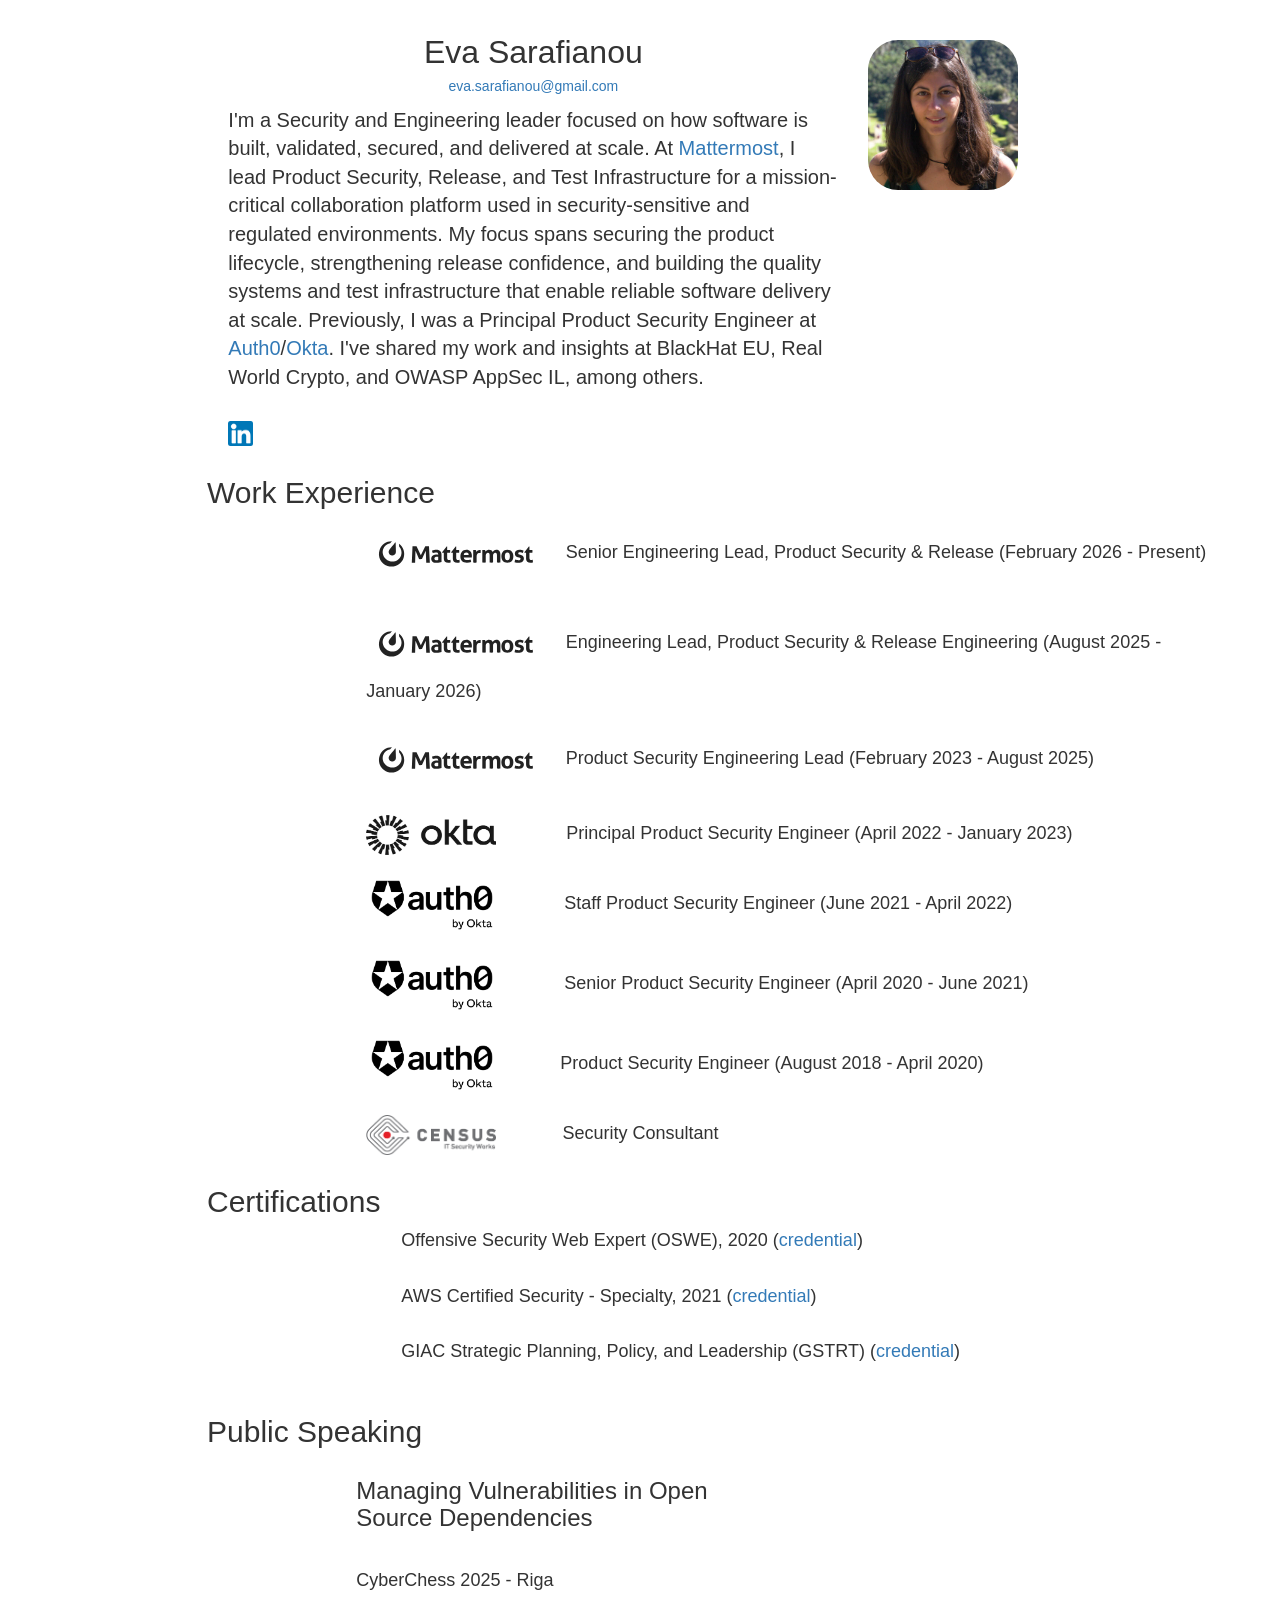
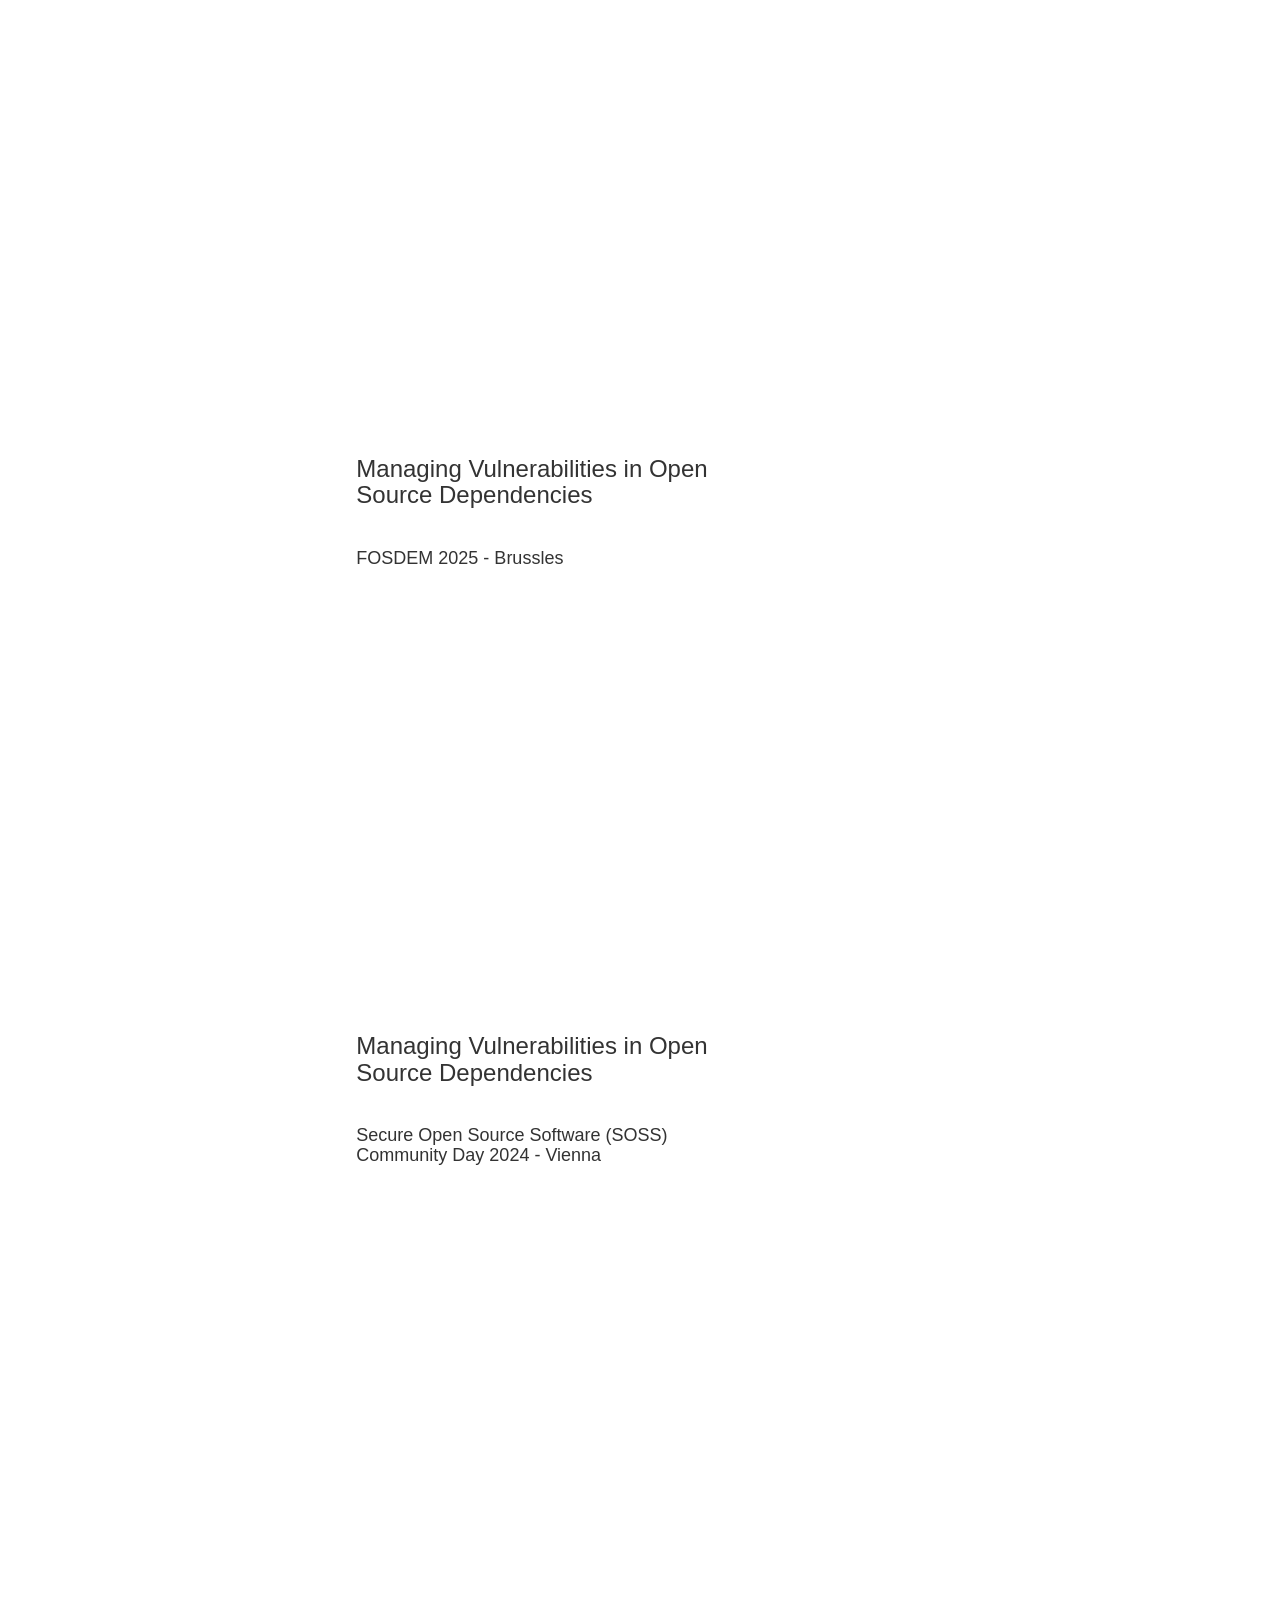
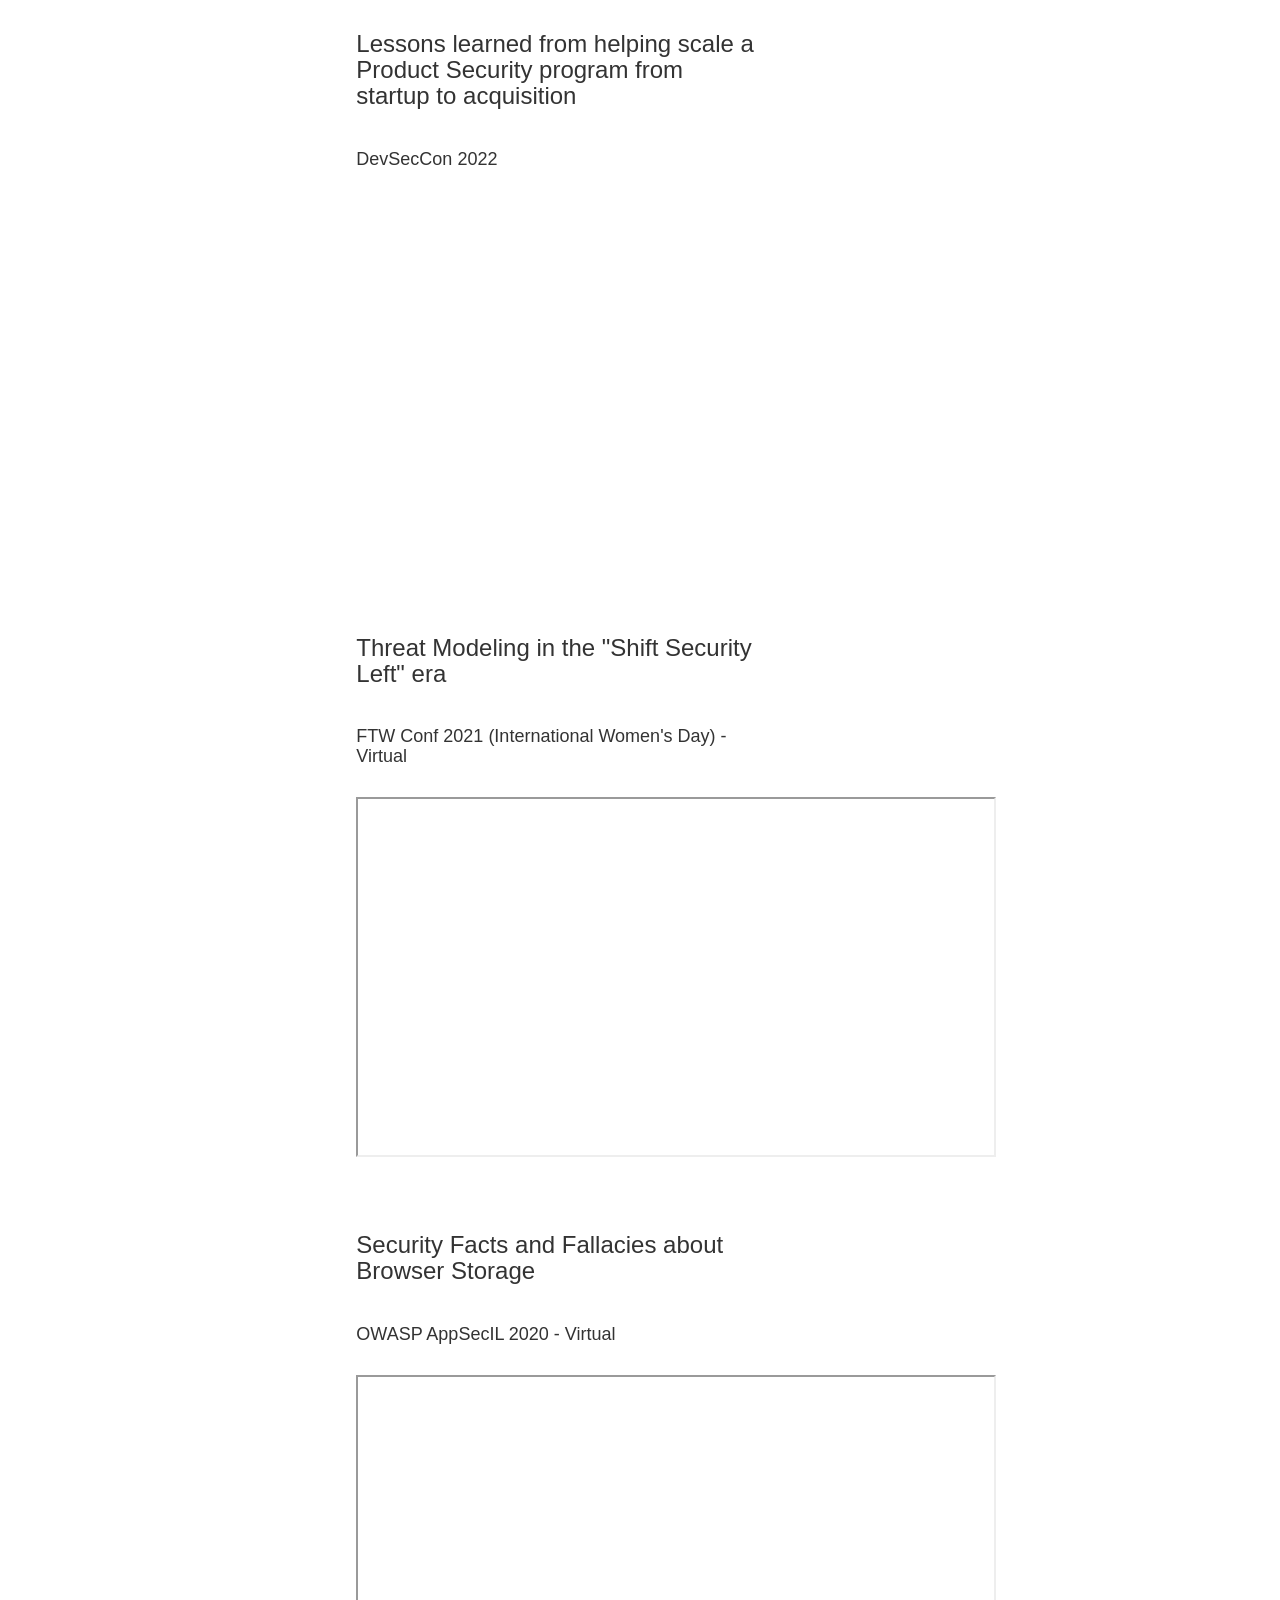
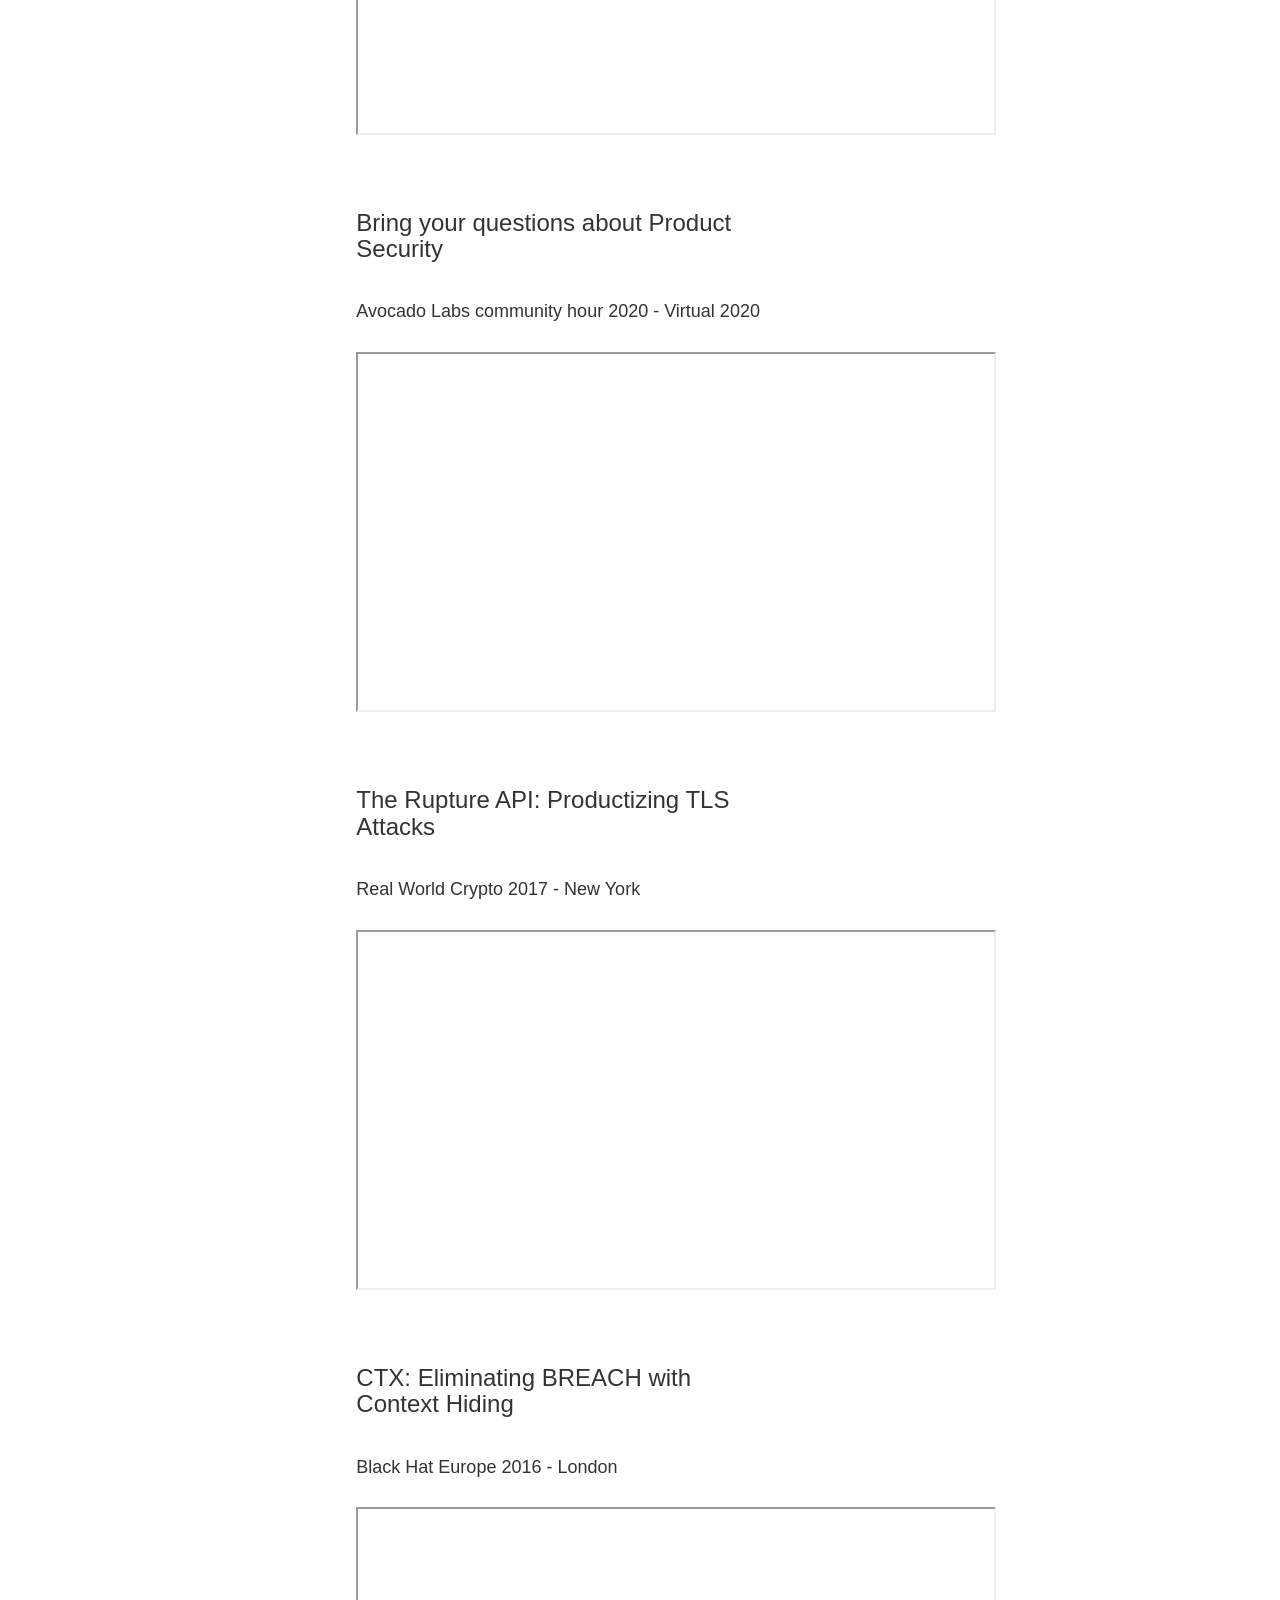
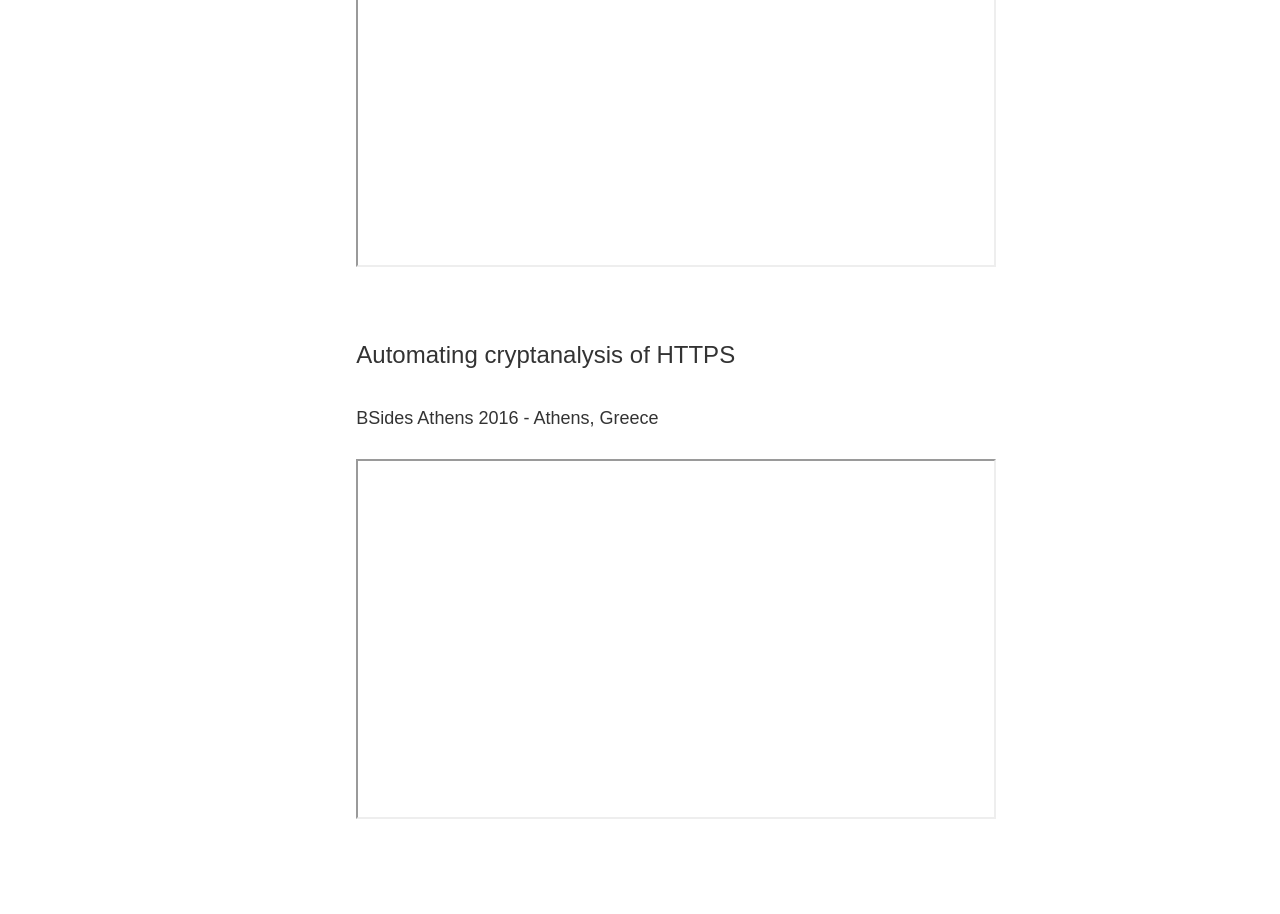
==== commit e994e4a1: "Update roles, headline, add CyberChess 2025 talk and GSTRT cert Co-Authored-By: Claude Opus 4.7 (1M " ====
--- a/index.html
+++ b/index.html
@@ -24,7 +24,7 @@
                 <a href="mailto:eva.sarafianou@gmail.com">eva.sarafianou@gmail.com</a>
             </p>
             <p align="left" style="font-size:20px">
-                I'm a Product Security Engineer and a Security Leader with a deep interest in Open Source Security. I work at <a href="https://mattermost.com">Mattermost</a> as a Product Security Engineering Lead. Previously I  was a Principal Product Security Engineer at <a href="https://auth0.com">Auth0</a>/<a href="https://okta.com">Okta</a>. Passionate about creating secure applications, I'm dedicated to building a robust product security program and educating developers on security threats and best practices. I've previously shared my work and insights at BlackHat EU, Real World Crypto, and OWASP AppSec IL, among others.
+                I'm a Security and Engineering leader focused on how software is built, validated, secured, and delivered at scale. At <a href="https://mattermost.com">Mattermost</a>, I lead Product Security, Release, and Test Infrastructure for a mission-critical collaboration platform used in security-sensitive and regulated environments. My focus spans securing the product lifecycle, strengthening release confidence, and building the quality systems and test infrastructure that enable reliable software delivery at scale. Previously, I was a Principal Product Security Engineer at <a href="https://auth0.com">Auth0</a>/<a href="https://okta.com">Okta</a>. I've shared my work and insights at BlackHat EU, Real World Crypto, and OWASP AppSec IL, among others.
 	    </p>
             <br>
             <p class="icons">
@@ -43,7 +43,9 @@
         <div class="news row">
             <div class="col-md-offset-2 col-sm-offset-2 col-sm-12 col-md-12 col-xs-12">
                 <ul style="padding-left:10px">
-                    <a><img src="assets/mattermost.svg" height="70" width="180"></a> &nbsp; &nbsp; <font size="4.5px">Product Security Engineering Lead (February 2023 - Present)</font><br><br>
+                    <a><img src="assets/mattermost.svg" height="70" width="180"></a> &nbsp; &nbsp; <font size="4.5px">Senior Engineering Lead, Product Security & Release (February 2026 - Present)</font><br><br>
+                    <a><img src="assets/mattermost.svg" height="70" width="180"></a> &nbsp; &nbsp; <font size="4.5px">Engineering Lead, Product Security & Release Engineering (August 2025 - January 2026)</font><br><br>
+                    <a><img src="assets/mattermost.svg" height="70" width="180"></a> &nbsp; &nbsp; <font size="4.5px">Product Security Engineering Lead (February 2023 - August 2025)</font><br><br>
                     <a><img src="assets/okta.png" height="40" width="130"></a> &nbsp;&nbsp; &nbsp;&nbsp; &nbsp; &nbsp; &nbsp; &nbsp;&nbsp; &nbsp; <font size="4.5px">Principal Product Security Engineer (April 2022 - January 2023)</font><br><br>
 		            <a><img src="assets/auth0.png" height="60"></a>   &nbsp; &nbsp; &nbsp;&nbsp; &nbsp; &nbsp;&nbsp; &nbsp; &nbsp; <font size="4.5px"> Staff Product Security Engineer (June 2021 - April 2022)</font><br><br>
 		            <a><img src="assets/auth0.png" height="60"></a>  &nbsp; &nbsp; &nbsp;&nbsp; &nbsp;&nbsp; &nbsp; &nbsp; &nbsp;  <font size="4.5px"> Senior Product Security Engineer (April 2020 - June 2021)</font><br><br>
@@ -61,6 +63,7 @@
                 <ul style="padding-left:10px">
                     <p> &nbsp; &nbsp; &nbsp;&nbsp; &nbsp; <font size="4.5px">Offensive Security Web Expert (OSWE), 2020 (<a href="https://www.youracclaim.com/badges/bdefbc27-77d4-4de6-aa9a-5dc36b8c4d06/linked_in_profile">credential</a>)</font><br><br>
                     <p> &nbsp; &nbsp; &nbsp;&nbsp; &nbsp; <font size="4.5px">AWS Certified Security - Specialty, 2021 (<a href="https://www.credly.com/badges/e7703aa6-d12e-46d0-8c4d-5fea85c3d079">credential</a>)</font><br><br>
+                    <p> &nbsp; &nbsp; &nbsp;&nbsp; &nbsp; <font size="4.5px">GIAC Strategic Planning, Policy, and Leadership (GSTRT) (<a href="https://www.credly.com/badges/ecbe6768-9846-4f7c-b679-296bec43311e/public_url">credential</a>)</font><br><br>
 
                 </ul>
             </div>
@@ -72,6 +75,17 @@
     <h2> Public Speaking </h2>
     <div class="news row">
         <div class="col-md-offset-2 col-sm-12 col-md-10 col-xs-12">
+            <div class="publication row">
+                <div class="col-md-7 col-xs-7 col-sm-7">
+                    <p>
+                        <h3>Managing Vulnerabilities in Open Source Dependencies</h3><br>
+                        <h4>CyberChess 2025 - Riga</h4>                        <br>
+                        <iframe width="640" height="360" src="https://www.youtube.com/embed/zQSYLxZfb3Y?start=5109" frameborder="0" allow="accelerometer; autoplay; clipboard-write; encrypted-media; gyroscope; picture-in-picture; web-share" referrerpolicy="strict-origin-when-cross-origin" allowfullscreen></iframe>
+                    </p>
+                </div>
+            </div>
+            </br>
+            </br>
             <div class="publication row">
                 <div class="col-md-7 col-xs-7 col-sm-7">
                     <p>
